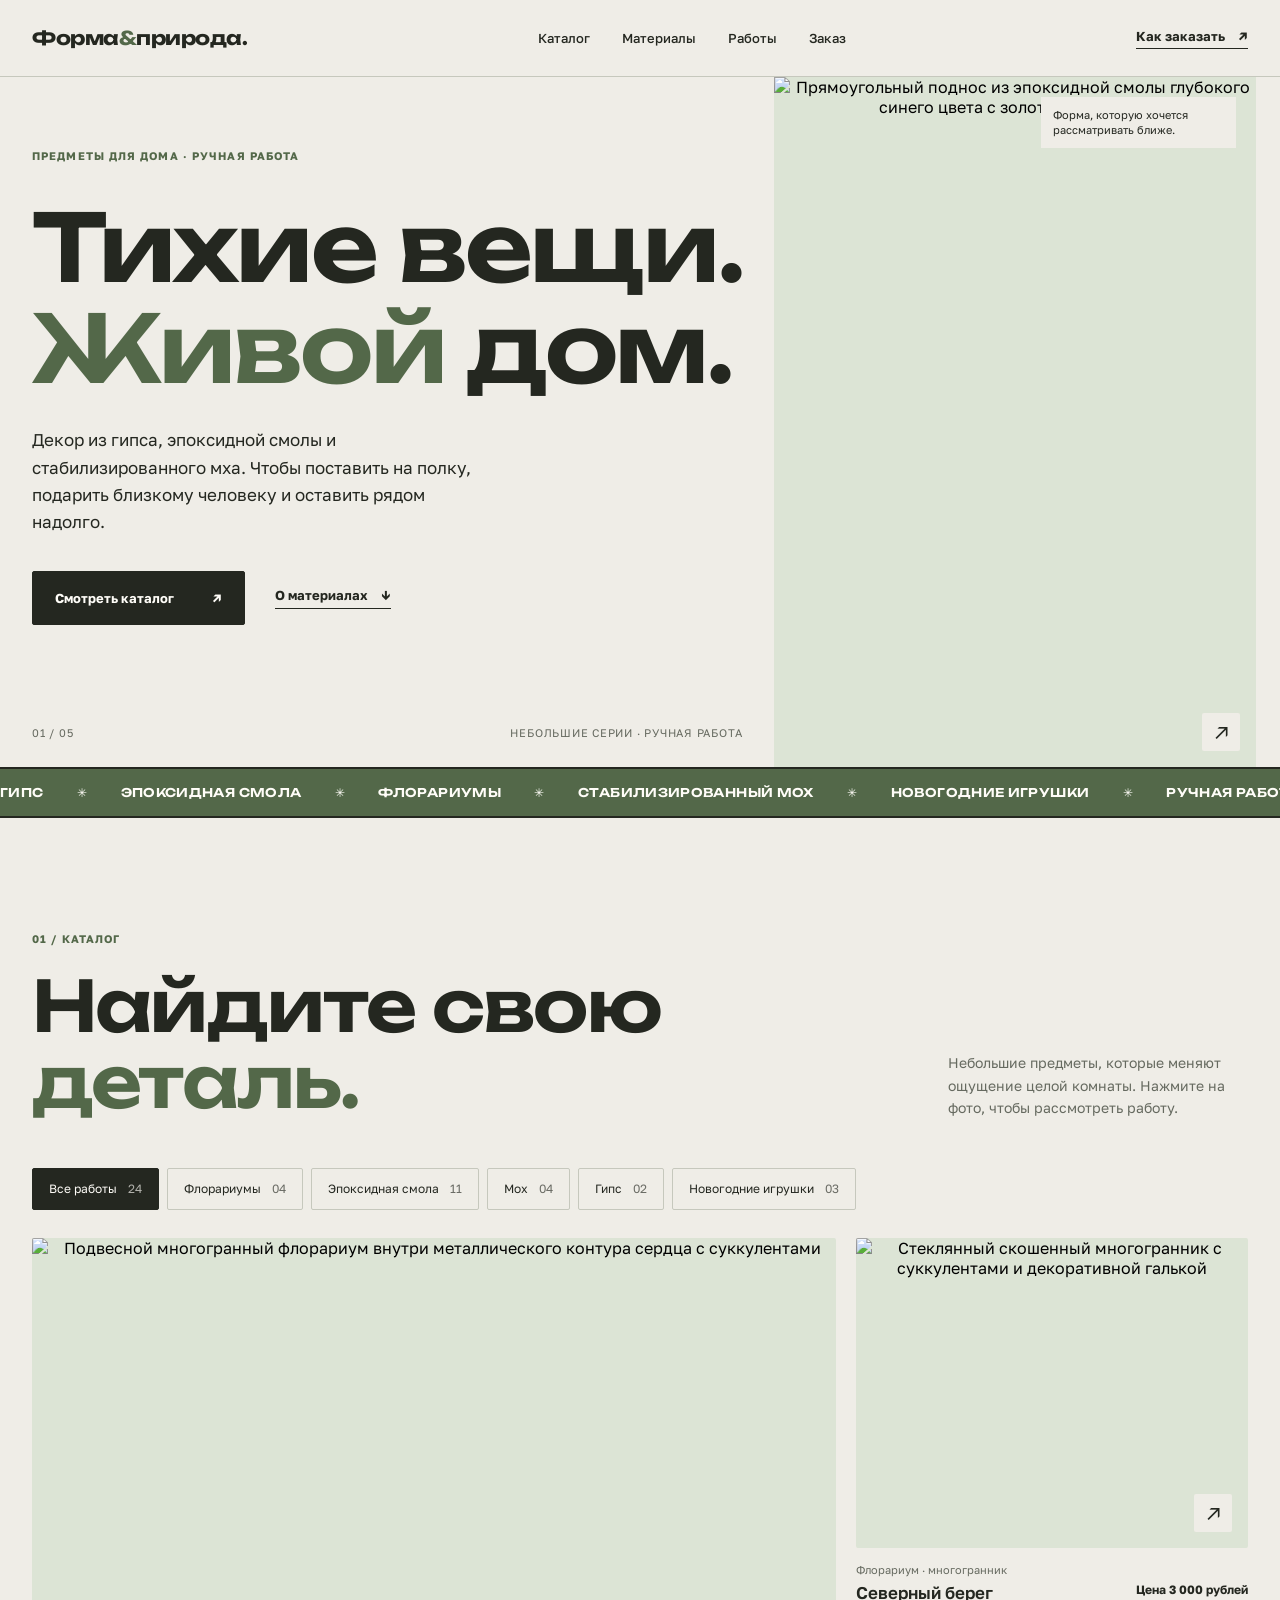
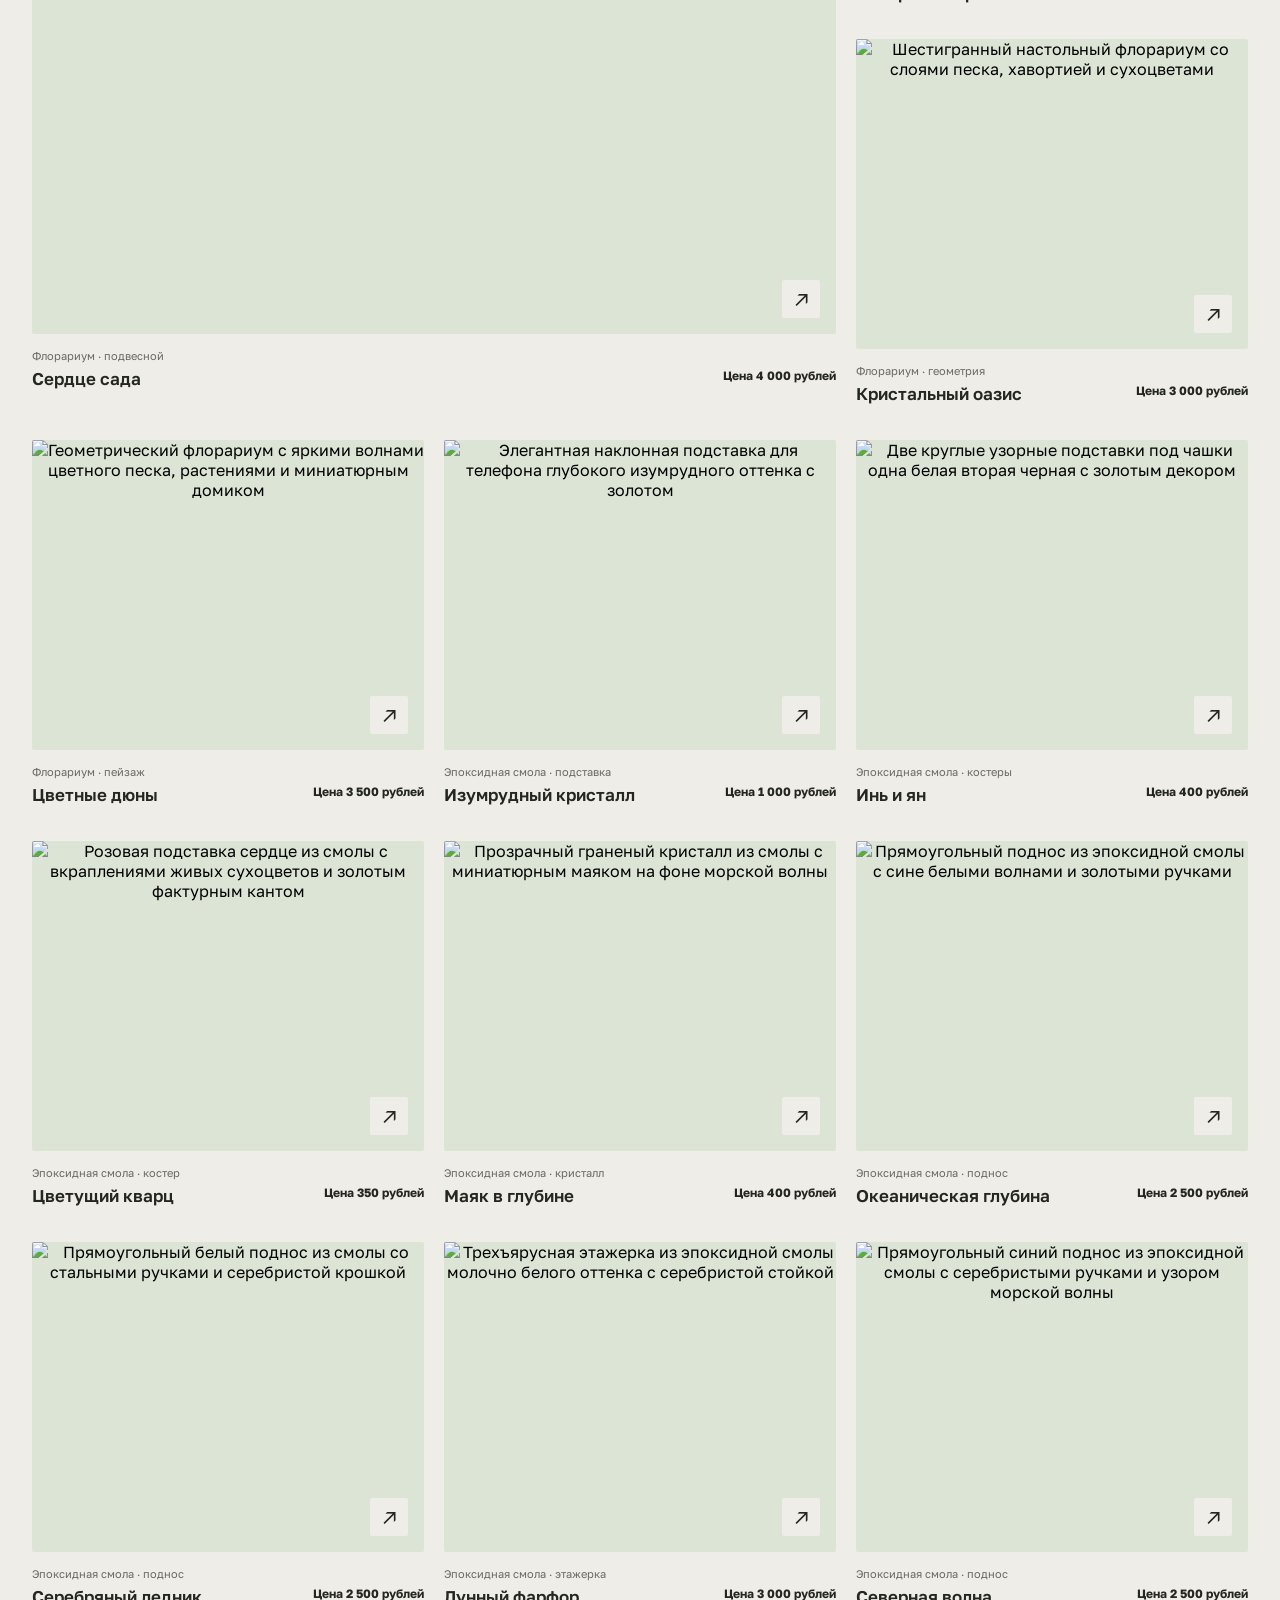
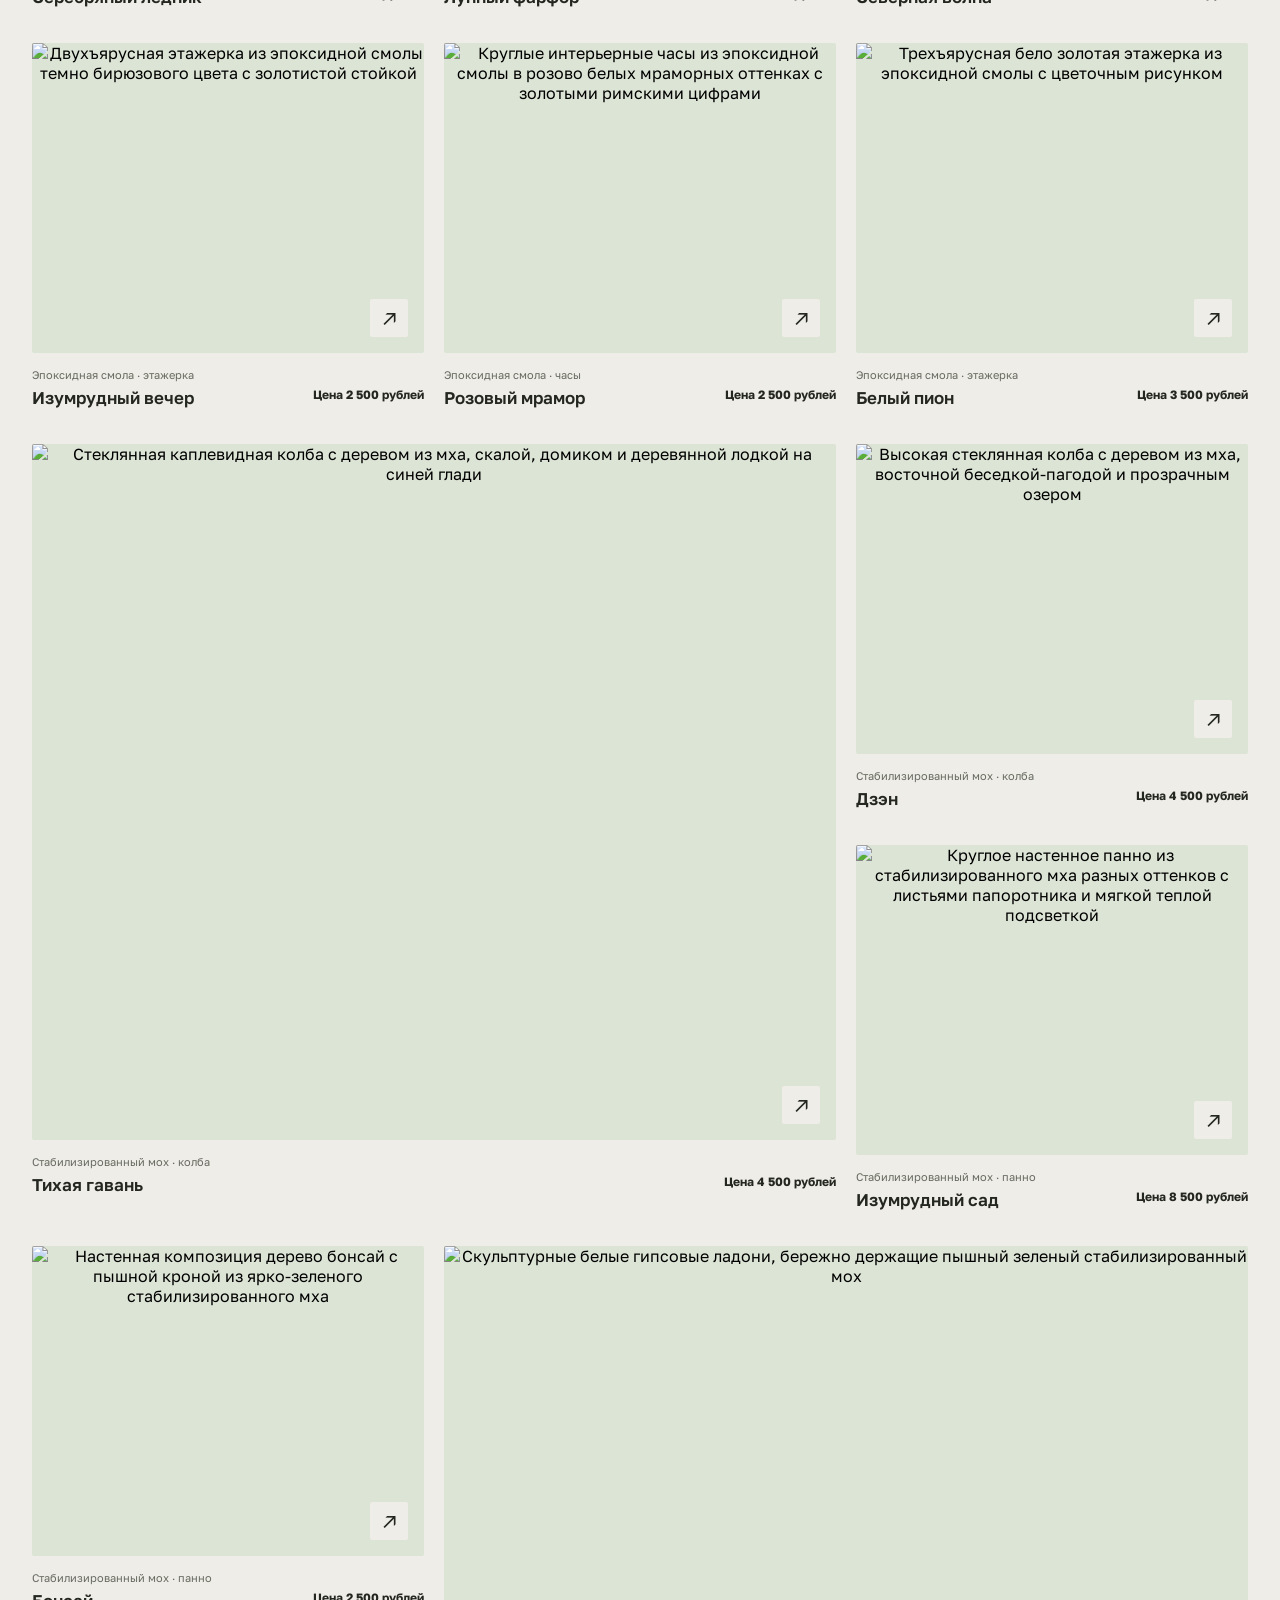
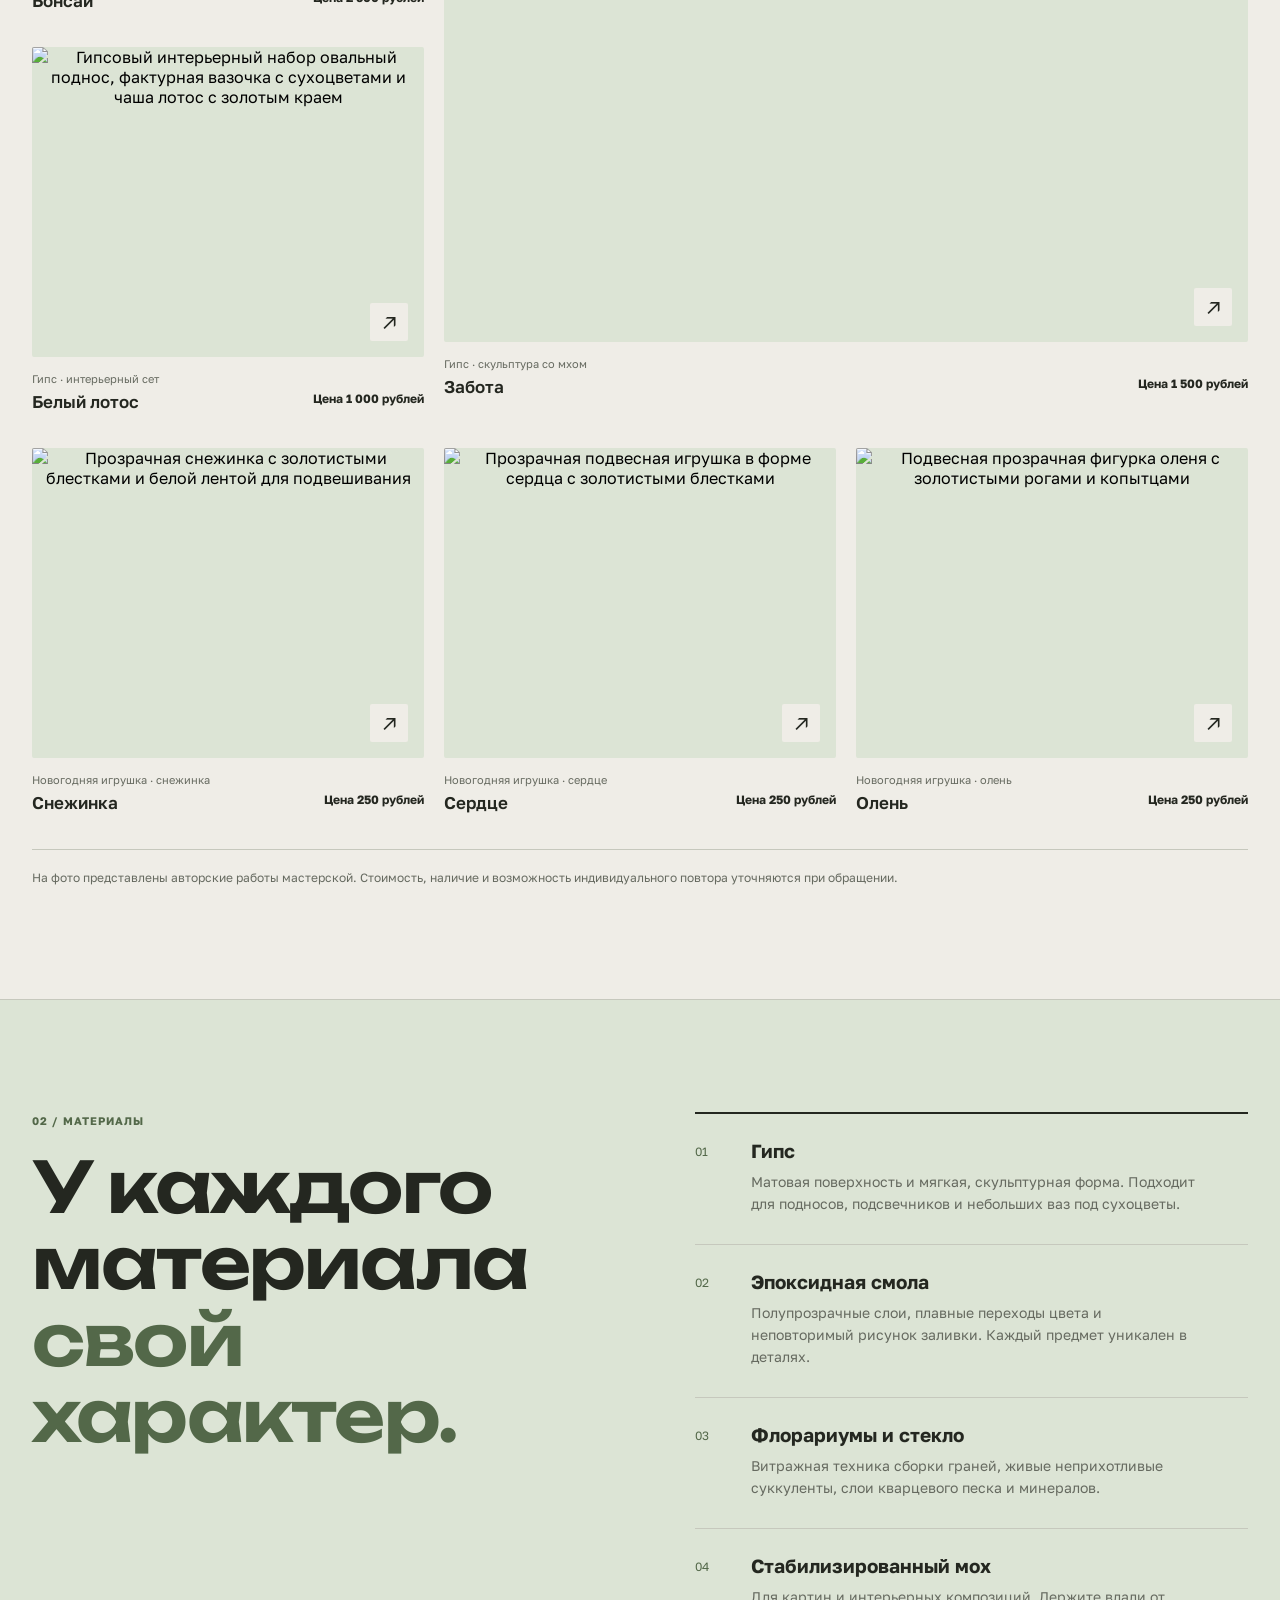
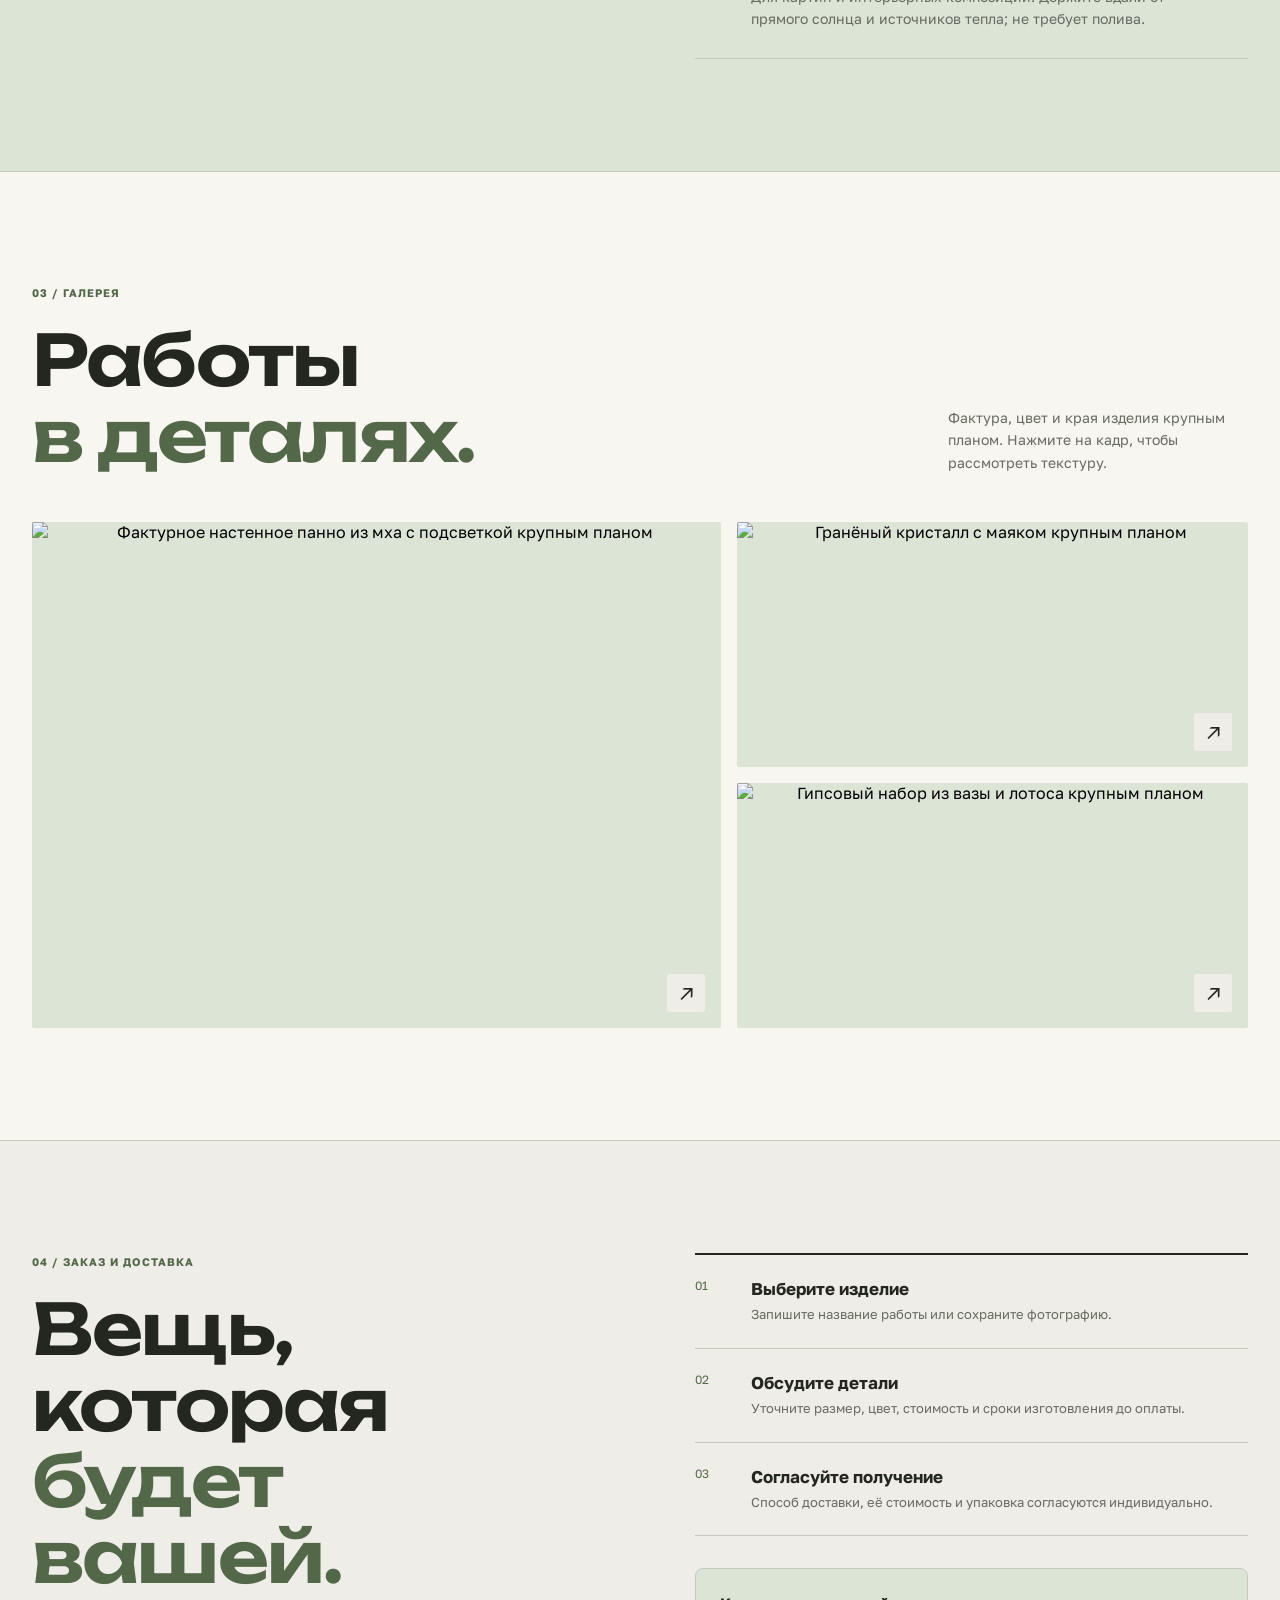
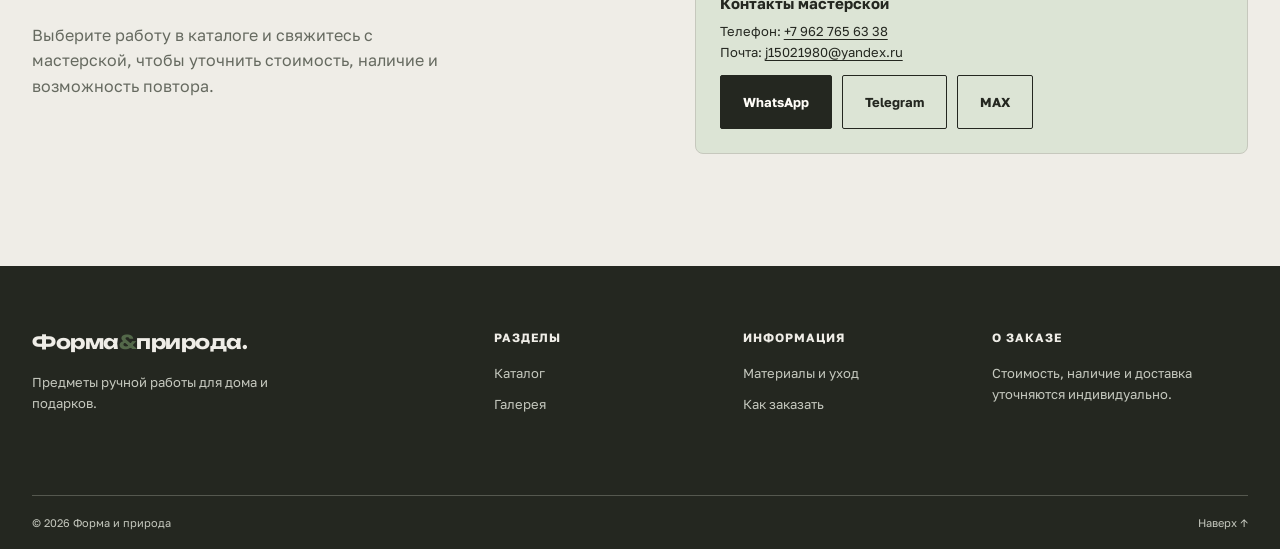
==== index.html @ 2017c949 "Update index.html" ====
<!doctype html>
<html lang="ru">
<head>
  <meta charset="utf-8">
  <meta name="viewport" content="width=device-width, initial-scale=1">
  <meta name="theme-color" content="#efede7">
  <meta name="description" content="Изделия ручной работы из гипса, эпоксидной смолы и стабилизированного мха. Авторский декор для дома и подарков.">
  <title>Форма и природа — декор ручной работы</title>
  <link rel="preconnect" href="https://fonts.googleapis.com">
  <link rel="preconnect" href="https://fonts.gstatic.com" crossorigin>
  <link href="https://fonts.googleapis.com/css2?family=Golos+Text:wght@400;500;600;700&family=Unbounded:wght@500;600;700&display=swap" rel="stylesheet">
  <link rel="stylesheet" href="styles.css">
</head>
<body>
  <header class="site-header">
    <div class="header-inner">
      <a class="wordmark" href="#top" aria-label="Форма и природа — на главную">Форма<span>&</span>природа<span class="wordmark-dot">.</span></a>
      <nav class="desktop-nav" aria-label="Основная навигация">
        <a href="#catalog">Каталог</a>
        <a href="#materials">Материалы</a>
        <a href="#gallery">Работы</a>
        <a href="#order">Заказ</a>
      </nav>
      <a class="header-action" href="#order">Как заказать <span aria-hidden="true">↗</span></a>
    </div>
  </header>
 
  <main id="top">
    <section class="hero" aria-labelledby="hero-title">
      <div class="container hero-grid">
        <div class="hero-copy">
          <p class="eyebrow">Предметы для дома · ручная работа</p>
          <h1 id="hero-title">Тихие вещи.<br><em>Живой</em> дом.</h1>
          <p class="hero-lead">Декор из гипса, эпоксидной смолы и стабилизированного мха. Чтобы поставить на полку, подарить близкому человеку и оставить рядом надолго.</p>
          <div class="hero-actions">
            <a class="button button-dark" href="#catalog">Смотреть каталог <span aria-hidden="true">↗</span></a>
            <a class="text-link" href="#materials">О материалах <span aria-hidden="true">↓</span></a>
          </div>
          <div class="hero-foot"><span>01 / 05</span><span>Небольшие серии · ручная работа</span></div>
        </div>
        <div class="hero-visual">
          <button class="image-button hero-image" type="button" data-lightbox data-src="https://apps.study24.ai/api/uploads/x_b1a4b8e2-4cb8-5e39-981b-0802c33b5d92" data-caption="Поднос «Океаническая глубина» из эпоксидной смолы с золотыми ручками и инкрустацией" aria-label="Открыть фото подноса на весь экран">
            <img src="https://apps.study24.ai/api/uploads/x_b1a4b8e2-4cb8-5e39-981b-0802c33b5d92" alt="Прямоугольный поднос из эпоксидной смолы глубокого синего цвета с золотыми ручками" fetchpriority="high">
            <span class="image-zoom" aria-hidden="true">↗</span>
          </button>
          <span class="visual-caption">Форма, которую хочется рассматривать ближе.</span>
        </div>
      </div>
    </section>
 
<div class="ticker" aria-label="Гипс, эпоксидная смола, стабилизированный мох, флорариумы, новогодние игрушки, ручная работа">
  <div class="ticker-track" aria-hidden="true">
    <span>ГИПС <b>✳</b> ЭПОКСИДНАЯ СМОЛА <b>✳</b> ФЛОРАРИУМЫ <b>✳</b> СТАБИЛИЗИРОВАННЫЙ МОХ <b>✳</b> НОВОГОДНИЕ ИГРУШКИ <b>✳</b> РУЧНАЯ РАБОТА <b>✳</b></span>
    <span>ГИПС <b>✳</b> ЭПОКСИДНАЯ СМОЛА <b>✳</b> ФЛОРАРИУМЫ <b>✳</b> СТАБИЛИЗИРОВАННЫЙ МОХ <b>✳</b> НОВОГОДНИЕ ИГРУШКИ <b>✳</b> РУЧНАЯ РАБОТА <b>✳</b></span>
  </div>
</div>

<section class="section catalog-section" id="catalog" aria-labelledby="catalog-title">
  <div class="container">
    <div class="section-heading">
      <div><p class="eyebrow">01 / Каталог</p><h2 id="catalog-title">Найдите свою<br><em>деталь.</em></h2></div>
      <p class="section-aside">Небольшие предметы, которые меняют ощущение целой комнаты. Нажмите на фото, чтобы рассмотреть работу.</p>
    </div>
    <div class="filters" role="group" aria-label="Категории изделий">
      <button class="filter is-active" type="button" data-filter="all" aria-pressed="true">Все работы <span>24</span></button>
      <button class="filter" type="button" data-filter="florarium" aria-pressed="false">Флорариумы <span>04</span></button>
      <button class="filter" type="button" data-filter="resin" aria-pressed="false">Эпоксидная смола <span>11</span></button>
      <button class="filter" type="button" data-filter="moss" aria-pressed="false">Мох <span>04</span></button>
      <button class="filter" type="button" data-filter="gypsum" aria-pressed="false">Гипс <span>02</span></button>
      <button class="filter" type="button" data-filter="ornaments" aria-pressed="false">Новогодние игрушки <span>03</span></button>
    </div>

    <div class="products">
      <article class="product product-featured" data-category="florarium">
        <button class="image-button product-photo" type="button" data-lightbox data-src="https://apps.study24.ai/api/uploads/x_f678c978-3e10-5fff-bb5b-2f6a801f2429" data-caption="Подвесной геометрический флорариум в форме сердца на кованой стойке" aria-label="Увеличить фото подвесного флорариума Сердце сада">
          <img src="https://apps.study24.ai/api/uploads/x_f678c978-3e10-5fff-bb5b-2f6a801f2429" alt="Подвесной многогранный флорариум внутри металлического контура сердца с суккулентами" loading="lazy">
          <span class="image-zoom" aria-hidden="true">↗</span>
        </button>
        <div class="product-info"><div><span class="product-type">Флорариум · подвесной</span><h3>Сердце сада</h3></div><span class="product-price">Цена 4 000  рублей</span></div>
      </article>
      <article class="product" data-category="florarium">
        <button class="image-button product-photo" type="button" data-lightbox data-src="https://apps.study24.ai/api/uploads/x_037104c5-dcfe-5ca8-b08d-3e44187933a0" data-caption="Многогранный стеклянный флорариум с суккулентами, мхом и ракушками" aria-label="Увеличить фото флорариума Северный берег">
          <img src="https://apps.study24.ai/api/uploads/x_037104c5-dcfe-5ca8-b08d-3e44187933a0" alt="Стеклянный скошенный многогранник с суккулентами и декоративной галькой" loading="lazy">
          <span class="image-zoom" aria-hidden="true">↗</span>
        </button>
        <div class="product-info"><div><span class="product-type">Флорариум · многогранник</span><h3>Северный берег</h3></div><span class="product-price">Цена 3 000 рублей</span></div>
      </article>
      <article class="product" data-category="florarium">
        <button class="image-button product-photo" type="button" data-lightbox data-src="https://apps.study24.ai/api/uploads/x_5a077d4a-bdad-5ee0-a540-a8eb49eba2f4" data-caption="Шестигранный флорариум с суккулентами, слоями песка и ракушкой" aria-label="Увеличить фото флорариума Кристальный оазис">
          <img src="https://apps.study24.ai/api/uploads/x_5a077d4a-bdad-5ee0-a540-a8eb49eba2f4" alt="Шестигранный настольный флорариум со слоями песка, хавортией и сухоцветами" loading="lazy">
          <span class="image-zoom" aria-hidden="true">↗</span>
        </button>
        <div class="product-info"><div><span class="product-type">Флорариум · геометрия</span><h3>Кристальный оазис</h3></div><span class="product-price">Цена 3 000 рублей</span></div>
      </article>
      <article class="product" data-category="florarium">
        <button class="image-button product-photo" type="button" data-lightbox data-src="https://apps.study24.ai/api/uploads/x_b1b3900b-c27c-5946-8e30-c6cb9d3289a4" data-caption="Флорариум с цветными песчаными дюнами, суккулентами и домиком" aria-label="Увеличить фото флорариума Цветные дюны">
          <img src="https://apps.study24.ai/api/uploads/x_b1b3900b-c27c-5946-8e30-c6cb9d3289a4" alt="Геометрический флорариум с яркими волнами цветного песка, растениями и миниатюрным домиком" loading="lazy">
          <span class="image-zoom" aria-hidden="true">↗</span>
        </button>
        <div class="product-info"><div><span class="product-type">Флорариум · пейзаж</span><h3>Цветные дюны</h3></div><span class="product-price">Цена 3 500 рублей</span></div>
      </article>

      <article class="product" data-category="resin">
        <button class="image-button product-photo" type="button" data-lightbox data-src="https://apps.study24.ai/api/uploads/x_6452eb0f-d569-5717-a4b4-f364b1b9c448" data-caption="Подставка для смартфона из эпоксидной смолы цвета малахита с золотой крошкой" aria-label="Увеличить фото подставки для телефона Изумрудный кристалл">
          <img src="https://apps.study24.ai/api/uploads/x_6452eb0f-d569-5717-a4b4-f364b1b9c448" alt="Элегантная наклонная подставка для телефона глубокого изумрудного оттенка с золотом" loading="lazy">
          <span class="image-zoom" aria-hidden="true">↗</span>
        </button>
        <div class="product-info"><div><span class="product-type">Эпоксидная смола · подставка</span><h3>Изумрудный кристалл</h3></div><span class="product-price">Цена 1 000 рублей</span></div>
      </article>
      <article class="product" data-category="resin">
        <button class="image-button product-photo" type="button" data-lightbox data-src="https://apps.study24.ai/api/uploads/x_d40f4ba0-2dc9-56a8-a9d3-a715f8fdb691" data-caption="Набор сервировочных костеров Инь и ян из черной и белой смолы с золотой сердцевиной" aria-label="Увеличить фото набора костеров Инь и ян">
          <img src="https://apps.study24.ai/api/uploads/x_d40f4ba0-2dc9-56a8-a9d3-a715f8fdb691" alt="Две круглые узорные подставки под чашки одна белая вторая черная с золотым декором" loading="lazy">
          <span class="image-zoom" aria-hidden="true">↗</span>
        </button>
        <div class="product-info"><div><span class="product-type">Эпоксидная смола · костеры</span><h3>Инь и ян</h3></div><span class="product-price">Цена 400 рублей</span></div>
      </article>
      <article class="product" data-category="resin">
        <button class="image-button product-photo" type="button" data-lightbox data-src="https://apps.study24.ai/api/uploads/x_a29895d9-5c12-536f-b763-e69ed06fb1b4" data-caption="Костер в форме сердца Цветущий кварц с розовой глазурью, сухоцветами и золотым рельефным краем" aria-label="Увеличить фото костера Цветущий кварц">
          <img src="https://apps.study24.ai/api/uploads/x_a29895d9-5c12-536f-b763-e69ed06fb1b4" alt="Розовая подставка сердце из смолы с вкраплениями живых сухоцветов и золотым фактурным кантом" loading="lazy">
          <span class="image-zoom" aria-hidden="true">↗</span>
        </button>
        <div class="product-info"><div><span class="product-type">Эпоксидная смола · костер</span><h3>Цветущий кварц</h3></div><span class="product-price">Цена 350 рублей</span></div>
      </article>
      <article class="product" data-category="resin">
        <button class="image-button product-photo" type="button" data-lightbox data-src="https://apps.study24.ai/api/uploads/x_3b2ba825-692a-5844-a1de-594d8ce32310" data-caption="Интерьерная пирамида Маяк в глубине с морской композицией и золотой крошкой" aria-label="Увеличить фото кристалла Маяк в глубине">
          <img src="https://apps.study24.ai/api/uploads/x_3b2ba825-692a-5844-a1de-594d8ce32310" alt="Прозрачный граненый кристалл из смолы с миниатюрным маяком на фоне морской волны" loading="lazy">
          <span class="image-zoom" aria-hidden="true">↗</span>
        </button>
        <div class="product-info"><div><span class="product-type">Эпоксидная смола · кристалл</span><h3>Маяк в глубине</h3></div><span class="product-price">Цена 400 рублей</span></div>
      </article>
      <article class="product" data-category="resin">
        <button class="image-button product-photo" type="button" data-lightbox data-src="https://apps.study24.ai/api/uploads/x_b1a4b8e2-4cb8-5e39-981b-0802c33b5d92" data-caption="Сервировочный поднос Океаническая глубина из эпоксидной смолы с золотыми ручками" aria-label="Увеличить фото подноса Океаническая глубина">
          <img src="https://apps.study24.ai/api/uploads/x_b1a4b8e2-4cb8-5e39-981b-0802c33b5d92" alt="Прямоугольный поднос из эпоксидной смолы с сине белыми волнами и золотыми ручками" loading="lazy">
          <span class="image-zoom" aria-hidden="true">↗</span>
        </button>
        <div class="product-info"><div><span class="product-type">Эпоксидная смола · поднос</span><h3>Океаническая глубина</h3></div><span class="product-price">Цена 2 500 рублей</span></div>
      </article>
      <article class="product" data-category="resin">
        <button class="image-button product-photo" type="button" data-lightbox data-src="https://apps.study24.ai/api/uploads/x_4870edac-9a7a-5cc7-8308-c9c6ae9036f8" data-caption="Интерьерный поднос Серебряный ледник со стальными ручками и кристаллами" aria-label="Увеличить фото подноса Серебряный ледник">
          <img src="https://apps.study24.ai/api/uploads/x_4870edac-9a7a-5cc7-8308-c9c6ae9036f8" alt="Прямоугольный белый поднос из смолы со стальными ручками и серебристой крошкой" loading="lazy">
          <span class="image-zoom" aria-hidden="true">↗</span>
        </button>
        <div class="product-info"><div><span class="product-type">Эпоксидная смола · поднос</span><h3>Серебряный ледник</h3></div><span class="product-price">Цена 2 500 рублей</span></div>
      </article>
      <article class="product" data-category="resin">
        <button class="image-button product-photo" type="button" data-lightbox data-src="https://fb7f89f5-ad23-41fe-a653-bda6e9ca3160.selstorage.ru/bots/50e4d0a9-897d-4a80-a803-21c5e79fd32a/users/7ae3f9d0-9a90-48ee-a372-9c1d156478c1/1fbbd7ca-3c71-57fb-bff8-4391daac95ae.jpg" data-caption="Трехъярусная этажерка из эпоксидной смолы в молочно перламутровой палитре с серебристой фурнитурой и сияющими вкраплениями" aria-label="Увеличить фото этажерки Лунный фарфор">
          <img src="https://fb7f89f5-ad23-41fe-a653-bda6e9ca3160.selstorage.ru/bots/50e4d0a9-897d-4a80-a803-21c5e79fd32a/users/7ae3f9d0-9a90-48ee-a372-9c1d156478c1/1fbbd7ca-3c71-57fb-bff8-4391daac95ae.jpg" alt="Трехъярусная этажерка из эпоксидной смолы молочно белого оттенка с серебристой стойкой" loading="lazy">
          <span class="image-zoom" aria-hidden="true">↗</span>
        </button>
        <div class="product-info"><div><span class="product-type">Эпоксидная смола · этажерка</span><h3>Лунный фарфор</h3></div><span class="product-price">Цена 3 000 рублей</span></div>
      </article>
      <article class="product" data-category="resin">
        <button class="image-button product-photo" type="button" data-lightbox data-src="https://fb7f89f5-ad23-41fe-a653-bda6e9ca3160.selstorage.ru/bots/50e4d0a9-897d-4a80-a803-21c5e79fd32a/users/7ae3f9d0-9a90-48ee-a372-9c1d156478c1/28b8b4c5-2388-5b88-8088-e8928520d7bc.jpg" data-caption="Сервировочный поднос из эпоксидной смолы в оттенках глубокого синего с серебристой фурнитурой, фактурой волны и золотистыми акцентами" aria-label="Увеличить фото подноса Северная волна">
          <img src="https://fb7f89f5-ad23-41fe-a653-bda6e9ca3160.selstorage.ru/bots/50e4d0a9-897d-4a80-a803-21c5e79fd32a/users/7ae3f9d0-9a90-48ee-a372-9c1d156478c1/28b8b4c5-2388-5b88-8088-e8928520d7bc.jpg" alt="Прямоугольный синий поднос из эпоксидной смолы с серебристыми ручками и узором морской волны" loading="lazy">
          <span class="image-zoom" aria-hidden="true">↗</span>
        </button>
        <div class="product-info"><div><span class="product-type">Эпоксидная смола · поднос</span><h3>Северная волна</h3></div><span class="product-price">Цена 2 500 рублей</span></div>
      </article>
      <article class="product" data-category="resin">
        <button class="image-button product-photo" type="button" data-lightbox data-src="https://fb7f89f5-ad23-41fe-a653-bda6e9ca3160.selstorage.ru/bots/50e4d0a9-897d-4a80-a803-21c5e79fd32a/users/7ae3f9d0-9a90-48ee-a372-9c1d156478c1/6debfcc4-ff67-56e3-a24a-f77d4e89f221.jpg" data-caption="Двухъярусная этажерка из эпоксидной смолы изумрудного оттенка с золотым кантом и фурнитурой" aria-label="Увеличить фото этажерки Изумрудный вечер">
          <img src="https://fb7f89f5-ad23-41fe-a653-bda6e9ca3160.selstorage.ru/bots/50e4d0a9-897d-4a80-a803-21c5e79fd32a/users/7ae3f9d0-9a90-48ee-a372-9c1d156478c1/6debfcc4-ff67-56e3-a24a-f77d4e89f221.jpg" alt="Двухъярусная этажерка из эпоксидной смолы темно бирюзового цвета с золотистой стойкой" loading="lazy">
          <span class="image-zoom" aria-hidden="true">↗</span>
        </button>
        <div class="product-info"><div><span class="product-type">Эпоксидная смола · этажерка</span><h3>Изумрудный вечер</h3></div><span class="product-price">Цена 2 500 рублей</span></div>
      </article>
      <article class="product" data-category="resin">
        <button class="image-button product-photo" type="button" data-lightbox data-src="https://fb7f89f5-ad23-41fe-a653-bda6e9ca3160.selstorage.ru/bots/0c580123-d406-4d71-a767-37219a98a5df/users/7ae3f9d0-9a90-48ee-a372-9c1d156478c1/6ecd806b-3c68-5bc9-a48e-5deff3beac72.png" data-caption="Интерьерные часы из эпоксидной смолы с мраморным рисунком в розово молочной гамме, золотыми римскими цифрами и стрелками" aria-label="Увеличить фото часов Розовый мрамор">
          <img src="https://fb7f89f5-ad23-41fe-a653-bda6e9ca3160.selstorage.ru/bots/0c580123-d406-4d71-a767-37219a98a5df/users/7ae3f9d0-9a90-48ee-a372-9c1d156478c1/6ecd806b-3c68-5bc9-a48e-5deff3beac72.png" alt="Круглые интерьерные часы из эпоксидной смолы в розово белых мраморных оттенках с золотыми римскими цифрами" loading="lazy">
          <span class="image-zoom" aria-hidden="true">↗</span>
        </button>
        <div class="product-info"><div><span class="product-type">Эпоксидная смола · часы</span><h3>Розовый мрамор</h3></div><span class="product-price">Цена 2 500 рублей</span></div>
      </article>
      <article class="product" data-category="resin">
        <button class="image-button product-photo" type="button" data-lightbox data-src="https://fb7f89f5-ad23-41fe-a653-bda6e9ca3160.selstorage.ru/bots/50e4d0a9-897d-4a80-a803-21c5e79fd32a/users/7ae3f9d0-9a90-48ee-a372-9c1d156478c1/9b2b41f9-5213-53c9-9a09-3ce5aeb8d5af.jpg" data-caption="Трехъярусная этажерка из эпоксидной смолы с белыми цветочными слоями, золотым кантом и изящной фурнитурой" aria-label="Увеличить фото этажерки Белый пион">
          <img src="https://fb7f89f5-ad23-41fe-a653-bda6e9ca3160.selstorage.ru/bots/50e4d0a9-897d-4a80-a803-21c5e79fd32a/users/7ae3f9d0-9a90-48ee-a372-9c1d156478c1/9b2b41f9-5213-53c9-9a09-3ce5aeb8d5af.jpg" alt="Трехъярусная бело золотая этажерка из эпоксидной смолы с цветочным рисунком" loading="lazy">
          <span class="image-zoom" aria-hidden="true">↗</span>
        </button>
        <div class="product-info"><div><span class="product-type">Эпоксидная смола · этажерка</span><h3>Белый пион</h3></div><span class="product-price">Цена 3 500 рублей</span></div>
      </article>

      <article class="product product-featured" data-category="moss">
        <button class="image-button product-photo" type="button" data-lightbox data-src="https://apps.study24.ai/api/uploads/x_9f8cf578-b5e7-529d-b08a-f879f34cda04" data-caption="Интерьерная композиция Тихая гавань со стабилизированным мхом, водопадом и лодочкой в стеклянной колбе" aria-label="Увеличить фото композиции Тихая гавань">
          <img src="https://apps.study24.ai/api/uploads/x_9f8cf578-b5e7-529d-b08a-f879f34cda04" alt="Стеклянная каплевидная колба с деревом из мха, скалой, домиком и деревянной лодкой на синей глади" loading="lazy">
          <span class="image-zoom" aria-hidden="true">↗</span>
        </button>
        <div class="product-info"><div><span class="product-type">Стабилизированный мох · колба</span><h3>Тихая гавань</h3></div><span class="product-price">Цена 4 500 рублей</span></div>
      </article>
      <article class="product" data-category="moss">
        <button class="image-button product-photo" type="button" data-lightbox data-src="https://apps.study24.ai/api/uploads/x_f1a7072b-937e-4bcb-8bd7-dff12b772156" data-caption="Композиция со мхом Дзэн с миниатюрной пагодой и деревом в высокой колбе на деревянной подставке" aria-label="Увеличить фото композиции Дзэн">
          <img src="https://apps.study24.ai/api/uploads/x_f1a7072b-937e-4bcb-8bd7-dff12b772156" alt="Высокая стеклянная колба с деревом из мха, восточной беседкой-пагодой и прозрачным озером" loading="lazy">
          <span class="image-zoom" aria-hidden="true">↗</span>
        </button>
        <div class="product-info"><div><span class="product-type">Стабилизированный мох · колба</span><h3>Дзэн</h3></div><span class="product-price">Цена 4 500 рублей</span></div>
      </article>
      <article class="product" data-category="moss">
        <button class="image-button product-photo" type="button" data-lightbox data-src="https://apps.study24.ai/api/uploads/x_459a0eb2-ed71-4787-afa5-9fc4c7c5186a" data-caption="Круглое настенное панно Изумрудный сад со стабилизированным мхом, папоротником и подсветкой" aria-label="Увеличить фото панно Изумрудный сад">
          <img src="https://apps.study24.ai/api/uploads/x_459a0eb2-ed71-4787-afa5-9fc4c7c5186a" alt="Круглое настенное панно из стабилизированного мха разных оттенков с листьями папоротника и мягкой теплой подсветкой" loading="lazy">
          <span class="image-zoom" aria-hidden="true">↗</span>
        </button>
        <div class="product-info"><div><span class="product-type">Стабилизированный мох · панно</span><h3>Изумрудный сад</h3></div><span class="product-price">Цена 8 500 рублей</span></div>
      </article>
      <article class="product" data-category="moss">
        <button class="image-button product-photo" type="button" data-lightbox data-src="https://apps.study24.ai/api/uploads/x_ce309f02-fc82-47ee-87a0-7d3a0472ad7e" data-caption="Настенное панно Бонсай из стабилизированного мха в форме кроны дерева" aria-label="Увеличить фото панно Бонсай">
          <img src="https://apps.study24.ai/api/uploads/x_ce309f02-fc82-47ee-87a0-7d3a0472ad7e" alt="Настенная композиция дерево бонсай с пышной кроной из ярко-зеленого стабилизированного мха" loading="lazy">
          <span class="image-zoom" aria-hidden="true">↗</span>
        </button>
        <div class="product-info"><div><span class="product-type">Стабилизированный мох · панно</span><h3>Бонсай</h3></div><span class="product-price">Цена 2 500 рублей</span></div>
      </article>

      <article class="product product-featured" data-category="gypsum">
        <button class="image-button product-photo" type="button" data-lightbox data-src="https://apps.study24.ai/api/uploads/x_383f92c8-1b6a-50ff-84e2-efe49827caf6" data-caption="Скульптурная композиция Забота из белого матового гипса с шапкой сочного стабилизированного мха" aria-label="Увеличить фото композиции Забота">
          <img src="https://apps.study24.ai/api/uploads/x_383f92c8-1b6a-50ff-84e2-efe49827caf6" alt="Скульптурные белые гипсовые ладони, бережно держащие пышный зеленый стабилизированный мох" loading="lazy">
          <span class="image-zoom" aria-hidden="true">↗</span>
        </button>
        <div class="product-info"><div><span class="product-type">Гипс · скульптура со мхом</span><h3>Забота</h3></div><span class="product-price">Цена 1 500 рублей</span></div>
      </article>
      <article class="product" data-category="gypsum">
        <button class="image-button product-photo" type="button" data-lightbox data-src="https://apps.study24.ai/api/uploads/x_91b6d395-4cad-559e-8ddd-8de5fcaffc58" data-caption="Интерьерный сет Белый лотос овальный поднос, ребристая ваза с сухоцветами и пиала с золотым кантом" aria-label="Увеличить фото набора Белый лотос">
          <img src="https://apps.study24.ai/api/uploads/x_91b6d395-4cad-559e-8ddd-8de5fcaffc58" alt="Гипсовый интерьерный набор овальный поднос, фактурная вазочка с сухоцветами и чаша лотос с золотым краем" loading="lazy">
          <span class="image-zoom" aria-hidden="true">↗</span>
        </button>
        <div class="product-info"><div><span class="product-type">Гипс · интерьерный сет</span><h3>Белый лотос</h3></div><span class="product-price">Цена 1 000 рублей</span></div>
      </article>

      <article class="product" data-category="ornaments">
        <button class="image-button product-photo" type="button" data-lightbox data-src="https://apps.study24.ai/api/uploads/x_895530c1-81c0-47e4-a9b2-17e78956e957" data-caption="Прозрачная новогодняя игрушка Снежинка с золотистыми блестками и белой лентой" aria-label="Увеличить фото игрушки Снежинка">
          <img src="https://apps.study24.ai/api/uploads/x_895530c1-81c0-47e4-a9b2-17e78956e957" alt="Прозрачная снежинка с золотистыми блестками и белой лентой для подвешивания" loading="lazy">
          <span class="image-zoom" aria-hidden="true">↗</span>
        </button>
        <div class="product-info"><div><span class="product-type">Новогодняя игрушка · снежинка</span><h3>Снежинка</h3></div><span class="product-price">Цена 250 рублей</span></div>
      </article>
      <article class="product" data-category="ornaments">
        <button class="image-button product-photo" type="button" data-lightbox data-src="https://apps.study24.ai/api/uploads/x_334798f5-b3e6-456f-8af9-0be92a913ba0" data-caption="Прозрачная новогодняя игрушка Сердце с золотистыми блестками и белой лентой" aria-label="Увеличить фото игрушки Сердце">
          <img src="https://apps.study24.ai/api/uploads/x_334798f5-b3e6-456f-8af9-0be92a913ba0" alt="Прозрачная подвесная игрушка в форме сердца с золотистыми блестками" loading="lazy">
          <span class="image-zoom" aria-hidden="true">↗</span>
        </button>
        <div class="product-info"><div><span class="product-type">Новогодняя игрушка · сердце</span><h3>Сердце</h3></div><span class="product-price">Цена 250 рублей</span></div>
      </article>
      <article class="product" data-category="ornaments">
        <button class="image-button product-photo" type="button" data-lightbox data-src="https://apps.study24.ai/api/uploads/x_8770db96-9c1b-42e6-b20f-6dfad10baf89" data-caption="Прозрачная новогодняя игрушка Олень с золотистыми рогами и копытцами" aria-label="Увеличить фото игрушки Олень">
          <img src="https://apps.study24.ai/api/uploads/x_8770db96-9c1b-42e6-b20f-6dfad10baf89" alt="Подвесная прозрачная фигурка оленя с золотистыми рогами и копытцами" loading="lazy">
          <span class="image-zoom" aria-hidden="true">↗</span>
        </button>
        <div class="product-info"><div><span class="product-type">Новогодняя игрушка · олень</span><h3>Олень</h3></div><span class="product-price">Цена 250 рублей</span></div>
      </article>
    </div>

    <p class="catalog-note" id="catalog-note">На фото представлены авторские работы мастерской. Стоимость, наличие и возможность индивидуального повтора уточняются при обращении.</p>
    <p class="catalog-empty" id="catalog-empty" hidden>Пока нет фотографий изделий в этой категории. Можно уточнить возможность заказа через контакты ниже.</p>
  </div>
</section>

<section class="section materials-section" id="materials" aria-labelledby="materials-title">
  <div class="container materials-layout">
    <div><p class="eyebrow">02 / Материалы</p><h2 id="materials-title">У каждого материала<br><em>свой характер.</em></h2></div>
    <div class="material-list">
      <div class="material-row"><span class="material-number">01</span><div><h3>Гипс</h3><p>Матовая поверхность и мягкая, скульптурная форма. Подходит для подносов, подсвечников и небольших ваз под сухоцветы.</p></div></div>
      <div class="material-row"><span class="material-number">02</span><div><h3>Эпоксидная смола</h3><p>Полупрозрачные слои, плавные переходы цвета и неповторимый рисунок заливки. Каждый предмет уникален в деталях.</p></div></div>
      <div class="material-row"><span class="material-number">03</span><div><h3>Флорариумы и стекло</h3><p>Витражная техника сборки граней, живые неприхотливые суккуленты, слои кварцевого песка и минералов.</p></div></div>
      <div class="material-row"><span class="material-number">04</span><div><h3>Стабилизированный мох</h3><p>Для картин и интерьерных композиций. Держите вдали от прямого солнца и источников тепла; не требует полива.</p></div></div>
    </div>
  </div>
</section>

<section class="section gallery-section" id="gallery" aria-labelledby="gallery-title">
  <div class="container">
    <div class="section-heading gallery-heading"><div><p class="eyebrow">03 / Галерея</p><h2 id="gallery-title">Работы<br><em>в деталях.</em></h2></div><p class="section-aside">Фактура, цвет и края изделия крупным планом. Нажмите на кадр, чтобы рассмотреть текстуру.</p></div>
    <div class="gallery-grid">
          <button class="image-button gallery-item gallery-large" type="button" data-lightbox data-src="https://apps.study24.ai/api/uploads/x_459a0eb2-ed71-4787-afa5-9fc4c7c5186a" data-caption="Круглое панно со стабилизированным мхом и папоротником «Изумрудный сад»" aria-label="Увеличить фотографию панно «Изумрудный сад»"><img src="https://apps.study24.ai/api/uploads/x_459a0eb2-ed71-4787-afa5-9fc4c7c5186a" alt="Фактурное настенное панно из мха с подсветкой крупным планом" loading="lazy"><span class="image-zoom" aria-hidden="true">↗</span></button>
          <button class="image-button gallery-item" type="button" data-lightbox data-src="https://apps.study24.ai/api/uploads/x_3b2ba825-692a-5844-a1de-594d8ce32310" data-caption="Интерьерный кристалл «Маяк в глубине»: слои прозрачной смолы и золотые частицы" aria-label="Увеличить фотографию пирамиды «Маяк в глубине»"><img src="https://apps.study24.ai/api/uploads/x_3b2ba825-692a-5844-a1de-594d8ce32310" alt="Гранёный кристалл с маяком крупным планом" loading="lazy"><span class="image-zoom" aria-hidden="true">↗</span></button>
          <button class="image-button gallery-item" type="button" data-lightbox data-src="https://apps.study24.ai/api/uploads/x_91b6d395-4cad-559e-8ddd-8de5fcaffc58" data-caption="Интерьерный набор «Белый лотос»: детали золотого канта и фактура гипса" aria-label="Увеличить фотографию гипсового набора «Белый лотос»"><img src="https://apps.study24.ai/api/uploads/x_91b6d395-4cad-559e-8ddd-8de5fcaffc58" alt="Гипсовый набор из вазы и лотоса крупным планом" loading="lazy"><span class="image-zoom" aria-hidden="true">↗</span></button>
        </div>
      </div>
    </section>
 
<section class="section order-section" id="order" aria-labelledby="order-title">
  <div class="container order-layout">
    <div>
      <p class="eyebrow">04 / Заказ и доставка</p>
      <h2 id="order-title">Вещь, которая<br><em>будет вашей.</em></h2>
      <p class="order-intro">Выберите работу в каталоге и свяжитесь с мастерской, чтобы уточнить стоимость, наличие и возможность повтора.</p>
    </div>

    <div class="order-details">
      <div class="order-step">
        <span>01</span>
        <div>
          <h3>Выберите изделие</h3>
          <p>Запишите название работы или сохраните фотографию.</p>
        </div>
      </div>

      <div class="order-step">
        <span>02</span>
        <div>
          <h3>Обсудите детали</h3>
          <p>Уточните размер, цвет, стоимость и сроки изготовления до оплаты.</p>
        </div>
      </div>

      <div class="order-step">
        <span>03</span>
        <div>
          <h3>Согласуйте получение</h3>
          <p>Способ доставки, её стоимость и упаковка согласуются индивидуально.</p>
        </div>
      </div>

      <div class="contact-placeholder">
        <strong>Контакты мастерской</strong>

        <p>
          Телефон:
          <a href="tel:+79627656338" aria-label="Позвонить по номеру +7 962 765 63 38">
            +7 962 765 63 38
          </a>
          <br>
          Почта:
          <a href="mailto:j15021980@yandex.ru" aria-label="Написать на почту j15021980@yandex.ru">
            j15021980@yandex.ru
          </a>
        </p>

        <div class="contact-actions">
          <a class="button button-dark" href="https://wa.me/qr/57U4JHI6G454J1?text=Здравствуйте%20Хочу%20уточнить%20стоимость%20изделия" target="_blank" rel="noopener noreferrer" aria-label="Написать в WhatsApp">
            WhatsApp
          </a>
          <a class="button" href="https://t.me/Ulsen_01" target="_blank" rel="noopener noreferrer" aria-label="Написать в Telegram">
            Telegram
          </a>
          <a class="button" href="https://https://max.ru/u/f9LHodD0cOJcUK64eH44LNsosTnM7YuceyBF_tAZEKBcWKAu2R_G-fIOV10" target="_blank" rel="noopener noreferrer" aria-label="Написать в MAX">
            MAX
          </a>
        </div>
      </div>
    </div>
  </div>
</section>
  </main>
 
  <footer class="site-footer">
    <div class="container footer-grid">
      <div><a class="wordmark footer-brand" href="#top">Форма<span>&</span>природа<span class="wordmark-dot">.</span></a><p>Предметы ручной работы для дома и подарков.</p></div>
      <div><h3>Разделы</h3><a href="#catalog">Каталог</a><a href="#gallery">Галерея</a></div>
      <div><h3>Информация</h3><a href="#materials">Материалы и уход</a><a href="#order">Как заказать</a></div>
      <div><h3>О заказе</h3><p>Стоимость, наличие и доставка уточняются индивидуально.</p></div>
    </div>
    <div class="container footer-bottom"><span>© 2026 Форма и природа</span><a href="#top">Наверх ↑</a></div>
  </footer>
 
  <dialog class="lightbox" aria-label="Просмотр фотографии">
    <button class="lightbox-close" type="button" aria-label="Закрыть фотографию">×</button>
    <figure><img src="" alt=""><figcaption></figcaption></figure>
  </dialog>
  <script src="script.js"></script>
</body>
</html>
---- styles.css ----
:root {
  --paper: #efede7;
  --surface: #f8f6f0;
  --ink: #242720;
  --muted: #666a60;
  --line: #c6c8bd;
  --accent: #536849;
  --accent-light: #dce4d5;
  --white: #fffdf8;
  --radius-small: 2px;
  --radius-large: 8px;
}

* { box-sizing: border-box; }
html { scroll-behavior: smooth; }
body { margin: 0; background: var(--paper); color: var(--ink); font-family: "Golos Text", sans-serif; }
body.lightbox-open { overflow: hidden; }
button, a { -webkit-tap-highlight-color: transparent; }
button { font: inherit; }
a { color: inherit; text-decoration: none; }
img { display: block; width: 100%; }
h1, h2, h3, p, figure { margin: 0; }
h1, h2, .wordmark { font-family: "Unbounded", sans-serif; letter-spacing: -.025em; }
h1, h2 { font-weight: 600; line-height: 1.08; }
h1 em, h2 em { font-style: normal; color: var(--accent); }
:focus-visible { outline: 3px solid var(--accent); outline-offset: 4px; }
::selection { color: var(--white); background: var(--accent); }
.container { width: min(100% - 64px, 1240px); margin-inline: auto; }
.section { padding-block: 112px; scroll-margin-top: 82px; }
.eyebrow { font-size: 11px; font-weight: 700; letter-spacing: .1em; text-transform: uppercase; color: var(--accent); }
h2 { font-size: clamp(40px, 5.5vw, 78px); }
p { line-height: 1.6; }

.site-header { position: relative; z-index: 5; background: var(--paper); border-bottom: 1px solid var(--line); }
.header-inner { width: min(100% - 64px, 1240px); min-height: 76px; margin: auto; display: flex; align-items: center; justify-content: space-between; gap: 24px; }
.wordmark { font-size: 19px; font-weight: 700; white-space: nowrap; }
.wordmark span { color: var(--accent); }
.wordmark .wordmark-dot { color: var(--ink); }
.desktop-nav { display: flex; gap: clamp(16px, 2.5vw, 36px); font-size: 13px; font-weight: 500; }
.desktop-nav a, .header-action, .footer-grid a, .footer-bottom a, .text-link { transition: color .25s cubic-bezier(.2,0,0,1); }
.desktop-nav a:hover, .header-action:hover, .footer-grid a:hover, .footer-bottom a:hover, .text-link:hover { color: var(--accent); }
.header-action { font-size: 13px; font-weight: 700; white-space: nowrap; border-bottom: 1px solid currentColor; padding-bottom: 4px; }
.header-action span { margin-left: 10px; }

.hero { overflow: hidden; }
.hero-grid { min-height: min(690px, calc(100svh - 76px)); display: grid; grid-template-columns: 1.05fr .95fr; align-items: stretch; }
.hero-copy { display: flex; flex-direction: column; justify-content: center; padding: 70px 32px 28px 0; }
.hero h1 { font-size: clamp(56px, 7.3vw, 104px); margin: 32px 0 28px; max-width: 850px; position: relative; z-index: 1; white-space: nowrap; }
.hero-lead { max-width: 450px; font-size: 17px; }
.hero-actions { display: flex; align-items: center; flex-wrap: wrap; gap: 30px; margin-top: 36px; }
.button { min-height: 54px; padding: 0 22px; display: inline-flex; align-items: center; justify-content: space-between; gap: 38px; border: 1px solid var(--ink); border-radius: var(--radius-small); font-size: 13px; font-weight: 700; transition: background .25s cubic-bezier(.2,0,0,1), color .25s cubic-bezier(.2,0,0,1), transform .25s cubic-bezier(.2,0,0,1); }
.button:hover { transform: translateY(-2px); }
.button-dark { background: var(--ink); color: var(--white); }
.button-dark:hover { background: var(--accent); border-color: var(--accent); }
.text-link { font-size: 13px; font-weight: 700; border-bottom: 1px solid currentColor; padding-bottom: 5px; }
.text-link span { padding-left: 10px; }
.hero-foot { display: flex; justify-content: space-between; gap: 16px; margin-top: auto; padding-top: 52px; color: var(--muted); font-size: 11px; text-transform: uppercase; letter-spacing: .07em; }
.hero-visual { min-width: 0; position: relative; margin-right: calc((min(100vw - 64px, 1240px) - 100vw) / 2); background: var(--accent-light); }
.image-button { display: block; position: relative; padding: 0; border: 0; border-radius: var(--radius-small); background: var(--accent-light); overflow: hidden; cursor: zoom-in; }
.image-button img { height: 100%; object-fit: cover; transition: transform .35s cubic-bezier(.2,0,0,1); }
.image-button:hover img { transform: scale(1.035); }
.image-zoom { position: absolute; right: 16px; bottom: 16px; display: grid; place-items: center; width: 38px; height: 38px; background: var(--paper); color: var(--ink); border-radius: var(--radius-small); font-size: 20px; }
.hero-image { height: 100%; width: 100%; border-radius: 0; }
.hero-image img { object-position: center 44%; }
.visual-caption { position: absolute; top: 20px; right: 20px; max-width: 195px; padding: 10px 12px; background: var(--paper); font-size: 11px; line-height: 1.4; }

.ticker { overflow: hidden; background: var(--accent); color: var(--white); border-block: 2px solid var(--ink); }
.ticker-track { display: flex; width: max-content; animation: ticker 30s linear infinite; }
.ticker:hover .ticker-track { animation-play-state: paused; }
.ticker-track span { flex: none; padding: 16px 0; font-family: "Unbounded", sans-serif; font-size: 12px; font-weight: 600; letter-spacing: .03em; white-space: nowrap; }
.ticker-track b { font-weight: 400; padding-inline: 30px; }
@keyframes ticker { to { transform: translateX(-50%); } }

.section-heading { display: flex; justify-content: space-between; align-items: end; gap: 32px; margin-bottom: 48px; }
.section-heading h2, .materials-layout h2, .order-layout h2 { margin-top: 20px; }
.section-aside { max-width: 300px; font-size: 14px; color: var(--muted); }
.filters { display: flex; flex-wrap: wrap; gap: 8px; margin-bottom: 28px; }
.filter { min-height: 42px; padding: 0 16px; border: 1px solid var(--line); border-radius: var(--radius-small); background: transparent; color: var(--ink); font-size: 12px; cursor: pointer; transition: background .25s cubic-bezier(.2,0,0,1), color .25s cubic-bezier(.2,0,0,1), border-color .25s cubic-bezier(.2,0,0,1); }
.filter span { margin-left: 8px; opacity: .65; }
.filter:hover { border-color: var(--accent); color: var(--accent); }
.filter.is-active { background: var(--ink); border-color: var(--ink); color: var(--white); }
.products { display: grid; grid-template-columns: repeat(3, minmax(0, 1fr)); gap: 36px 20px; }
.product { min-width: 0; }
.product[hidden] { display: none; }
.product-featured { grid-column: span 2; grid-row: span 2; }
.product-photo { width: 100%; height: 310px; }
.product-featured .product-photo { height: 696px; }
.product-photo img { object-position: center 48%; }
.product-info { display: flex; justify-content: space-between; gap: 12px; padding-top: 15px; }
.product-type { display: block; margin-bottom: 6px; color: var(--muted); font-size: 11px; }
.product-info h3 { font-size: 17px; font-weight: 600; }
.product-price { flex: none; font-size: 12px; font-weight: 700; padding-top: 19px; }
.catalog-note { margin-top: 36px; padding-top: 18px; border-top: 1px solid var(--line); color: var(--muted); font-size: 12px; }
.catalog-empty { padding: 48px 20px; border: 1px solid var(--line); color: var(--muted); }
.catalog-empty[hidden] { display: none; }

.materials-section { background: var(--accent-light); border-block: 1px solid var(--line); }
.materials-layout, .order-layout { display: grid; grid-template-columns: 1fr 1fr; gap: 9%; }
.material-list { border-top: 2px solid var(--ink); }
.material-row { display: grid; grid-template-columns: 44px 1fr; gap: 12px; padding: 25px 0 28px; border-bottom: 1px solid var(--line); }
.material-number { padding-top: 5px; font-size: 12px; color: var(--accent); }
.material-row h3 { font-size: 19px; margin-bottom: 9px; }
.material-row p { max-width: 455px; font-size: 14px; color: var(--muted); }

.gallery-section { background: var(--surface); }
.gallery-grid { display: grid; grid-template-columns: 1.35fr 1fr; grid-template-rows: repeat(2, 245px); gap: 16px; }
.gallery-item { width: 100%; height: 100%; }
.gallery-large { grid-row: span 2; }
.gallery-item img { object-position: center; }

.order-section { border-top: 1px solid var(--line); }
.order-intro { max-width: 425px; margin-top: 28px; font-size: 16px; color: var(--muted); }
.order-details { border-top: 2px solid var(--ink); }
.order-step { display: grid; grid-template-columns: 46px 1fr; gap: 10px; padding: 23px 0; border-bottom: 1px solid var(--line); }
.order-step > span { font-size: 12px; color: var(--accent); }
.order-step h3 { font-size: 17px; margin-bottom: 5px; }
.order-step p { font-size: 13px; color: var(--muted); }
.contact-placeholder { margin-top: 32px; padding: 24px; background: var(--accent-light); border: 1px solid var(--line); border-radius: var(--radius-large); }
.contact-placeholder strong { font-size: 15px; }
.contact-placeholder p { margin-top: 8px; font-size: 13px; }

.site-footer { background: var(--ink); color: var(--paper); padding-top: 64px; }
.footer-grid { display: grid; grid-template-columns: 2fr 1fr 1fr 1.2fr; gap: 36px; padding-bottom: 70px; }
.footer-brand { display: inline-block; margin-bottom: 18px; }
.footer-brand .wordmark-dot { color: var(--paper); }
.footer-grid h3 { margin-bottom: 18px; font-size: 12px; text-transform: uppercase; letter-spacing: .08em; }
.footer-grid p, .footer-grid a:not(.wordmark) { display: block; max-width: 260px; margin-bottom: 10px; color: #c6c9bf; font-size: 13px; line-height: 1.6; }
.footer-bottom { display: flex; justify-content: space-between; padding-block: 20px; border-top: 1px solid #55584f; color: #c6c9bf; font-size: 11px; }

.lightbox { position: fixed; inset: 0; width: 100%; max-width: none; height: 100%; max-height: none; margin: 0; padding: 56px 24px 28px; border: 0; background: rgba(23, 26, 22, .96); color: var(--white); }
.lightbox::backdrop { background: rgba(23, 26, 22, .96); }
.lightbox[open] { display: grid; place-items: center; }
.lightbox figure { display: flex; flex-direction: column; align-items: center; gap: 12px; min-height: 0; max-width: 100%; }
.lightbox img { width: auto; max-width: 100%; height: auto; max-height: calc(100svh - 125px); object-fit: contain; }
.lightbox figcaption { text-align: center; font-size: 12px; }
.lightbox-close { position: fixed; top: 16px; right: 24px; width: 40px; height: 40px; border: 1px solid var(--white); border-radius: var(--radius-small); background: transparent; color: var(--white); font-size: 30px; line-height: 1; cursor: pointer; }
.lightbox-close:hover { background: var(--white); color: var(--ink); }

@media (max-width: 1000px) {
  .hero-grid { min-height: 610px; }
  .hero h1 { font-size: clamp(48px, 6.8vw, 76px); }
  .product-featured .product-photo { height: 620px; }
  .product-photo { height: 272px; }
  .product-info { flex-wrap: wrap; }
  .product-price { padding-top: 0; }
}
@media (max-width: 720px) {
  .container, .header-inner { width: min(100% - 32px, 1240px); }
  .header-inner { min-height: 68px; flex-wrap: wrap; gap: 0; padding-block: 14px 10px; }
  .wordmark { font-size: 16px; }
  .header-action { font-size: 12px; }
  .desktop-nav { order: 3; width: 100%; overflow-x: auto; gap: 22px; padding-top: 15px; white-space: nowrap; }
  .desktop-nav a { font-size: 12px; }
  .section { padding-block: 72px; scroll-margin-top: 110px; }
  .hero-grid { min-height: 0; display: flex; flex-direction: column; }
  .hero-copy { padding: 55px 0 30px; }
  .hero h1 { font-size: clamp(42px, 9vw, 68px); margin: 24px 0; white-space: normal; }
  .hero-lead { font-size: 15px; }
  .hero-actions { margin-top: 26px; }
  .hero-foot { padding-top: 40px; }
  .hero-visual { height: min(85vw, 480px); margin: 0 -16px; }
  .visual-caption { font-size: 10px; }
  .section-heading { align-items: start; flex-direction: column; gap: 18px; margin-bottom: 32px; }
  .section-aside { max-width: 520px; }
  .products { grid-template-columns: repeat(2, minmax(0, 1fr)); gap: 28px 12px; }
  .product-featured { grid-column: span 2; grid-row: auto; }
  .product-featured .product-photo { height: 440px; }
  .product-photo { height: 240px; }
  .materials-layout, .order-layout { grid-template-columns: 1fr; gap: 32px; }
  .gallery-grid { grid-template-rows: repeat(2, 200px); }
  .footer-grid { grid-template-columns: repeat(2, 1fr); gap: 32px; }
}
@media (max-width: 440px) {
  h2 { font-size: 39px; }
  .hero h1 { font-size: 41px; }
  .hero-foot { font-size: 10px; }
  .filter { padding: 0 10px; font-size: 11px; }
  .product-featured .product-photo { height: 370px; }
  .product-photo { height: 185px; }
  .product-info h3 { font-size: 14px; }
  .product-type, .product-price { font-size: 10px; }
  .gallery-grid { gap: 8px; grid-template-rows: repeat(2, 160px); }
  .footer-grid { gap: 26px 12px; }
}
@media (prefers-reduced-motion: reduce) {
  html { scroll-behavior: auto; }
  *, *::before, *::after { animation-duration: .01ms !important; animation-iteration-count: 1 !important; transition-duration: .01ms !important; }
}
.contact-actions {
  margin-top: 12px;
  display: flex;
  gap: 10px;
  flex-wrap: wrap;
}

.contact-placeholder a[href^="tel:"],
.contact-placeholder a[href^="mailto:"] {
  text-decoration: underline;
  text-underline-offset: 3px;
}
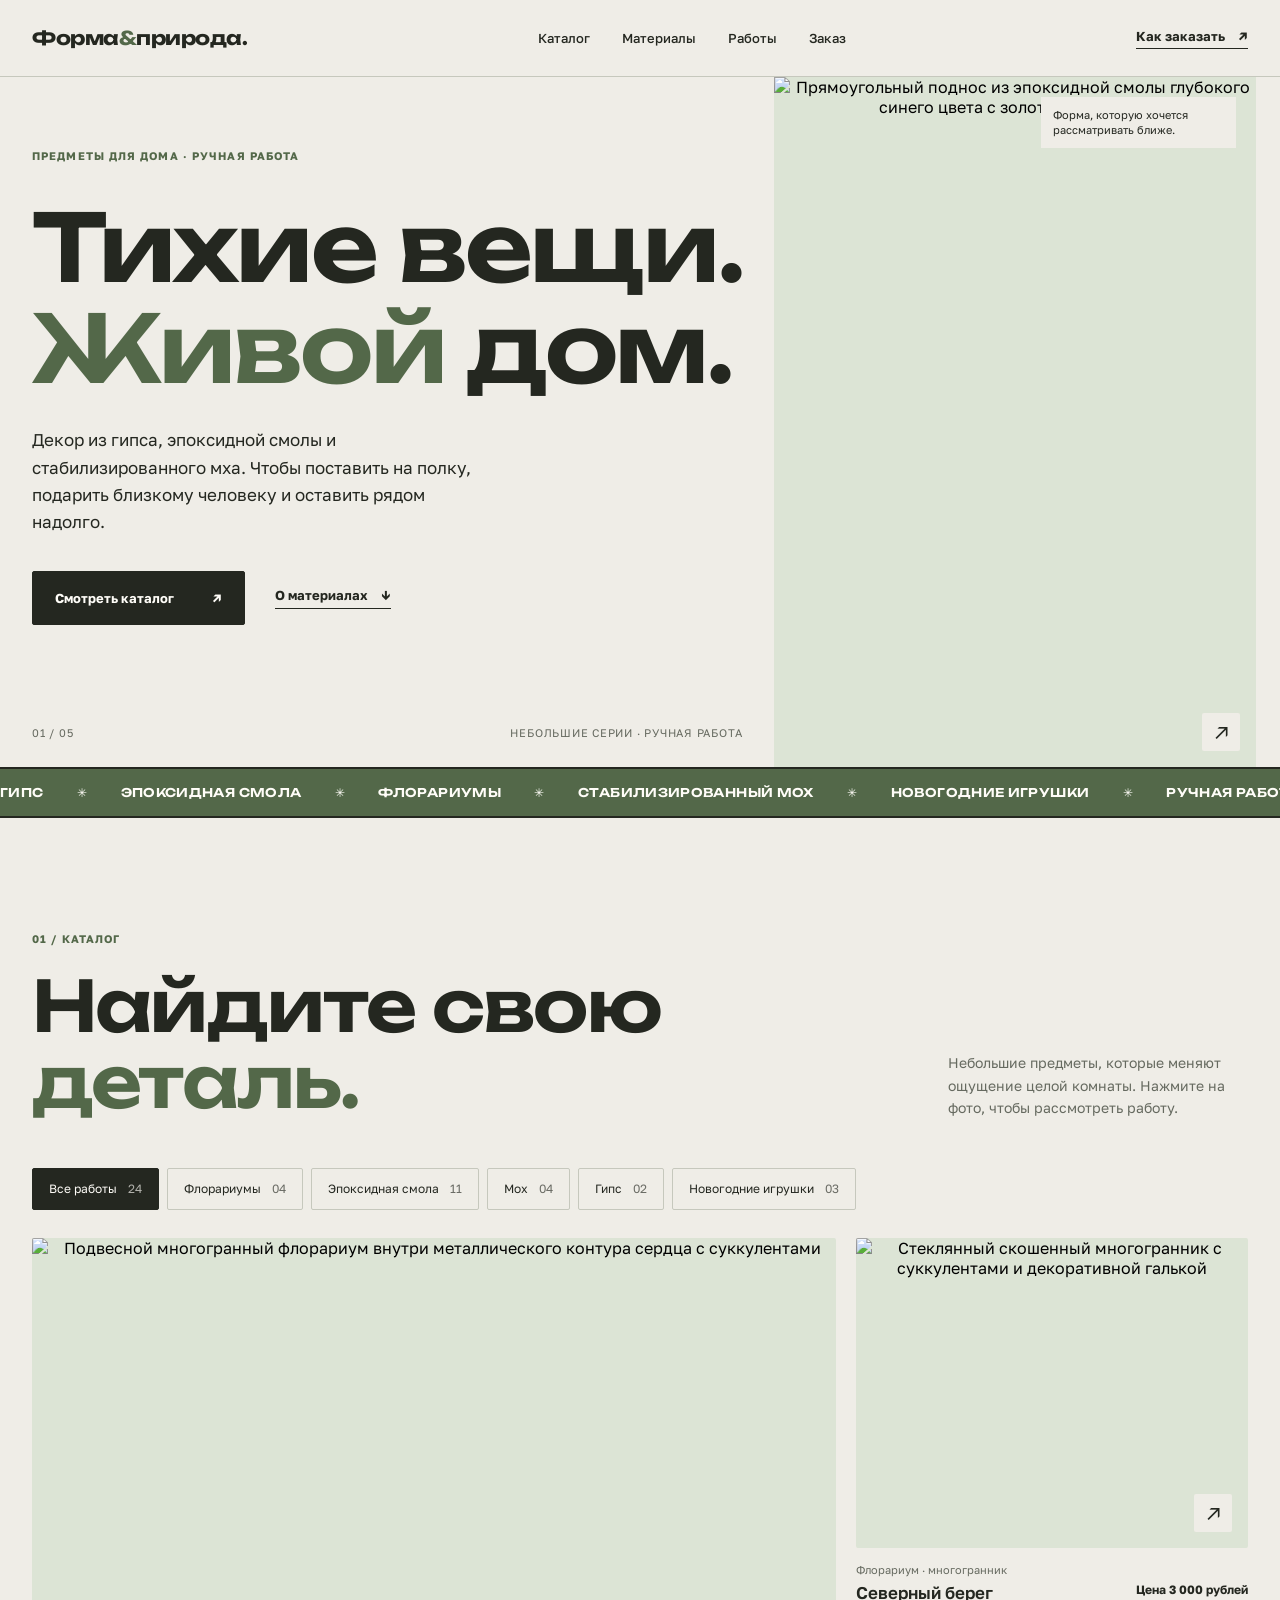
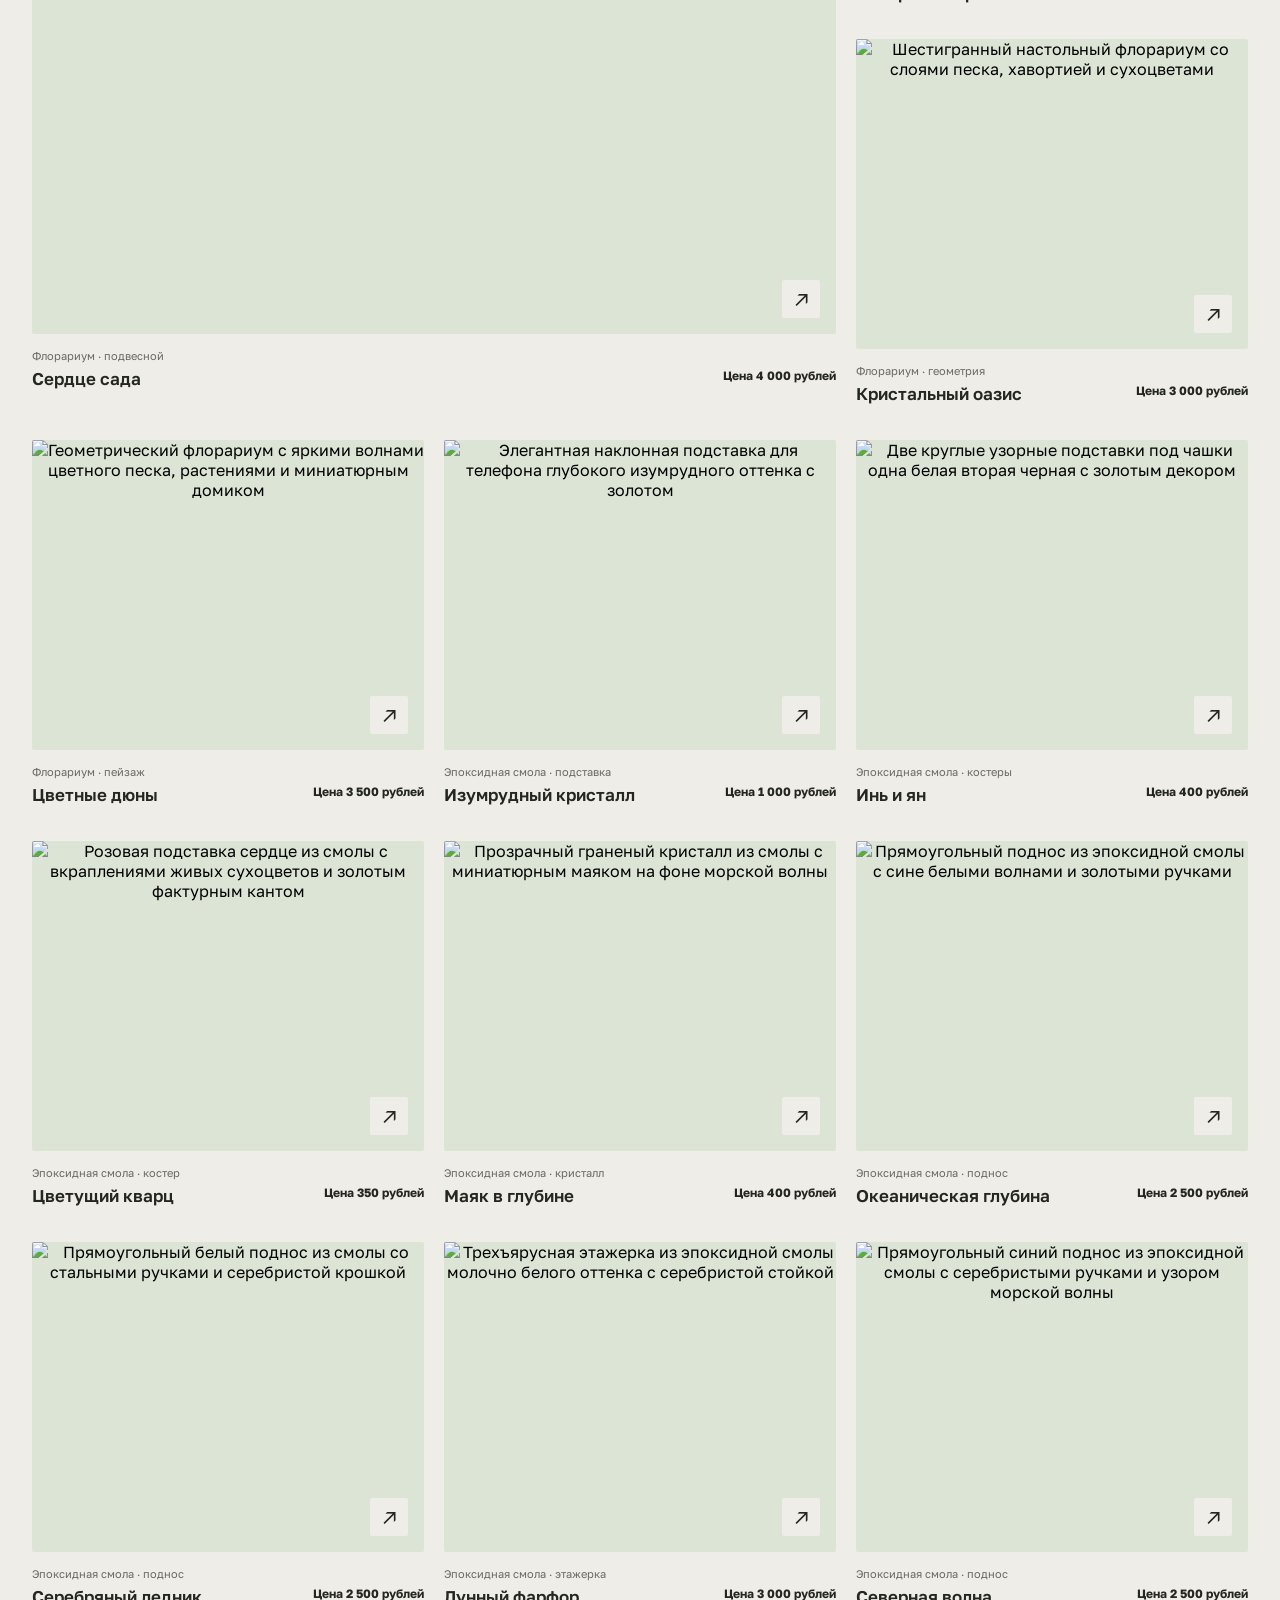
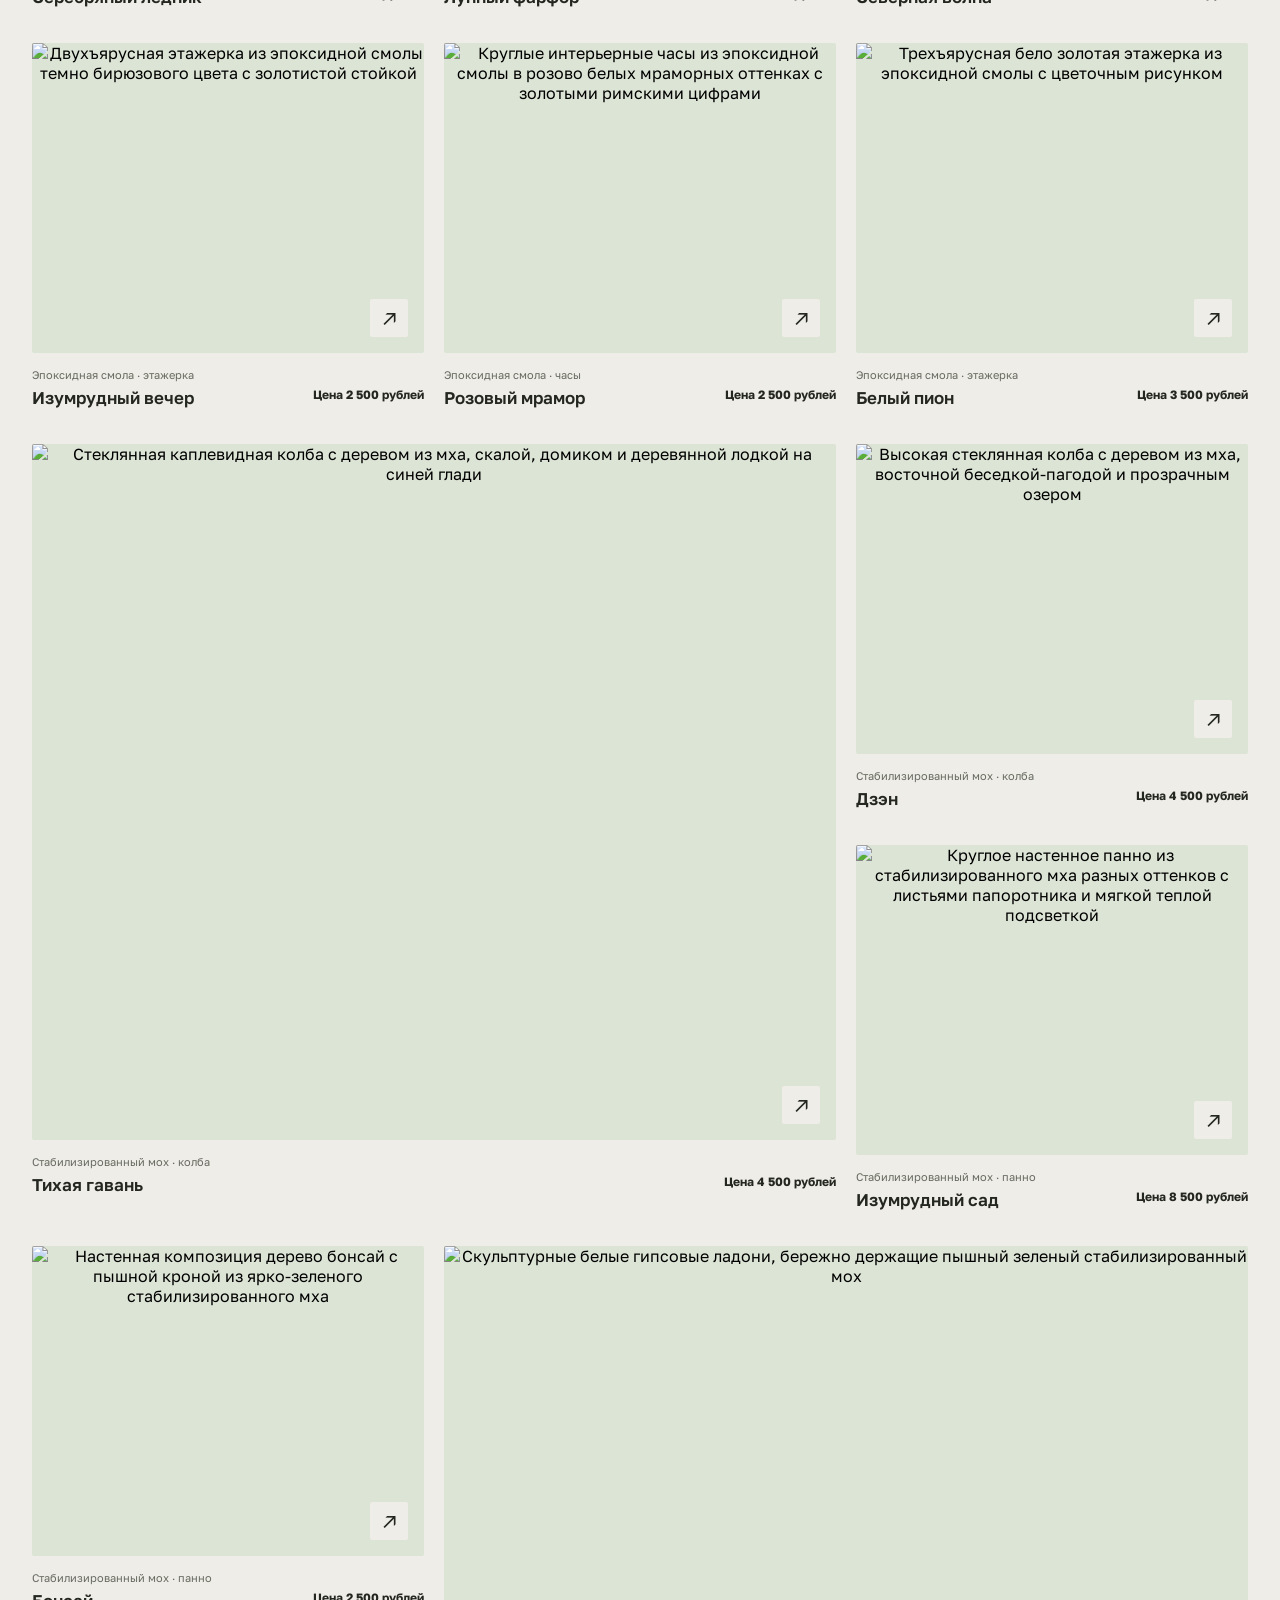
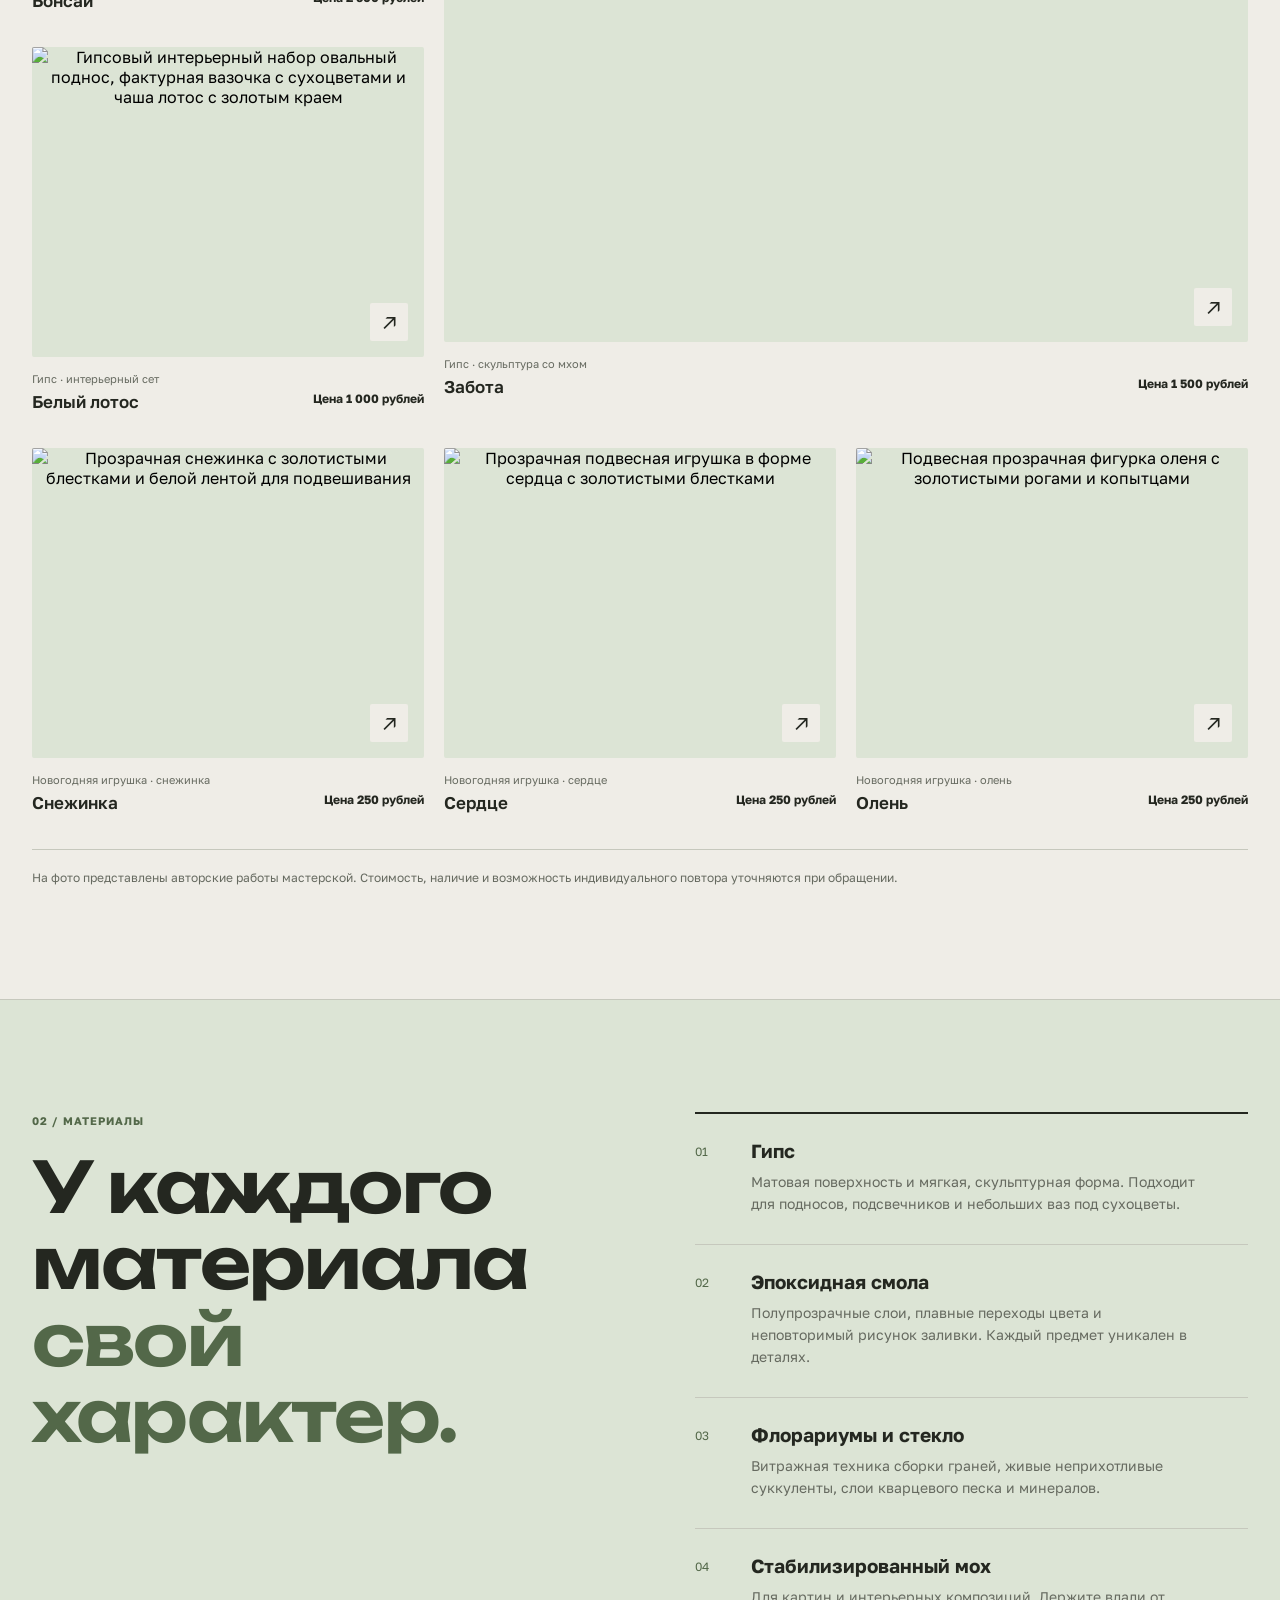
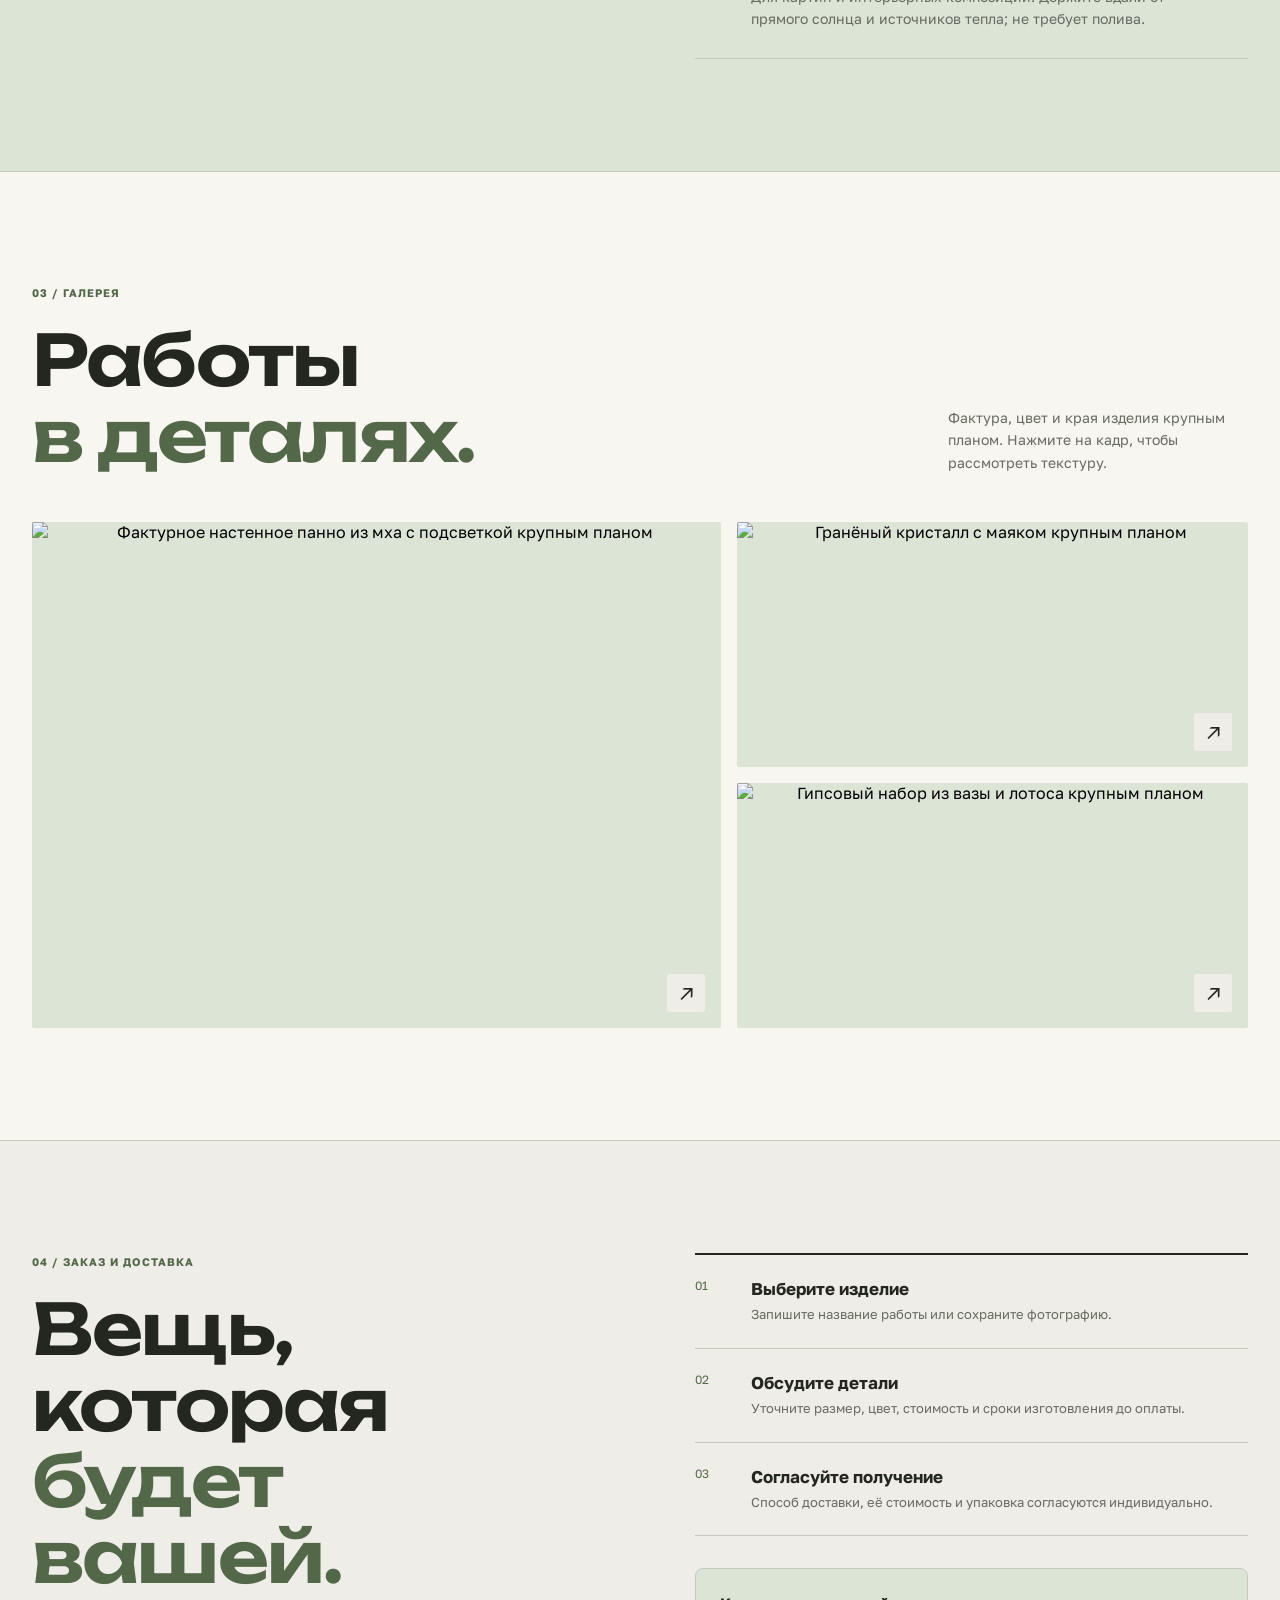
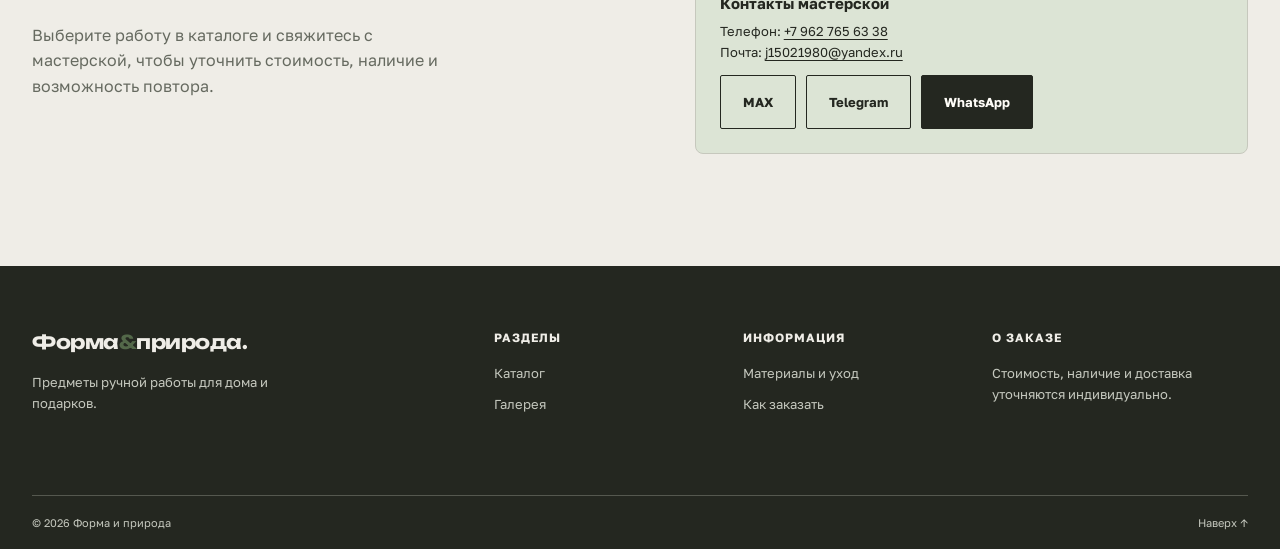
==== commit 7552274d: "Update index.html" ====
--- a/index.html
+++ b/index.html
@@ -309,29 +309,29 @@
       <div class="contact-placeholder">
         <strong>Контакты мастерской</strong>
 
-        <p>
-          Телефон:
-          <a href="tel:+79627656338" aria-label="Позвонить по номеру +7 962 765 63 38">
-            +7 962 765 63 38
-          </a>
-          <br>
-          Почта:
-          <a href="mailto:j15021980@yandex.ru" aria-label="Написать на почту j15021980@yandex.ru">
-            j15021980@yandex.ru
-          </a>
-        </p>
-
-        <div class="contact-actions">
-          <a class="button button-dark" href="https://wa.me/qr/57U4JHI6G454J1?text=Здравствуйте%20Хочу%20уточнить%20стоимость%20изделия" target="_blank" rel="noopener noreferrer" aria-label="Написать в WhatsApp">
-            WhatsApp
-          </a>
-          <a class="button" href="https://t.me/Ulsen_01" target="_blank" rel="noopener noreferrer" aria-label="Написать в Telegram">
-            Telegram
-          </a>
-          <a class="button" href="https://https://max.ru/u/f9LHodD0cOJcUK64eH44LNsosTnM7YuceyBF_tAZEKBcWKAu2R_G-fIOV10" target="_blank" rel="noopener noreferrer" aria-label="Написать в MAX">
-            MAX
-          </a>
-        </div>
+<p>
+  Телефон:
+  <a href="tel:+79627656338" aria-label="Позвонить по номеру +7 962 765 63 38">
+    +7 962 765 63 38
+  </a>
+  <br>
+  Почта:
+  <a href="mailto:j15021980@yandex.ru" aria-label="Написать на почту j15021980@yandex.ru">
+    j15021980@yandex.ru
+  </a>
+</p>
+
+<div class="contact-actions">
+  <a class="button" href="https://max.ru/u/f9LHodD0cOL3bE_HCrLxU7t_IysBCVoi_Q0-jq-u_8u6fZ4HlgiiKYMkMDY" target="_blank" rel="noopener noreferrer" aria-label="Написать в MAX">
+    MAX
+  </a>
+  <a class="button" href="https://t.me/Ulsen_01" target="_blank" rel="noopener noreferrer" aria-label="Написать в Telegram">
+    Telegram
+  </a>
+  <a class="button button-dark" href="https://wa.me/79627656338?text=Здравствуйте%20Хочу%20уточнить%20стоимость%20изделия" target="_blank" rel="noopener noreferrer" aria-label="Написать в WhatsApp">
+    WhatsApp
+  </a>
+</div>
       </div>
     </div>
   </div>
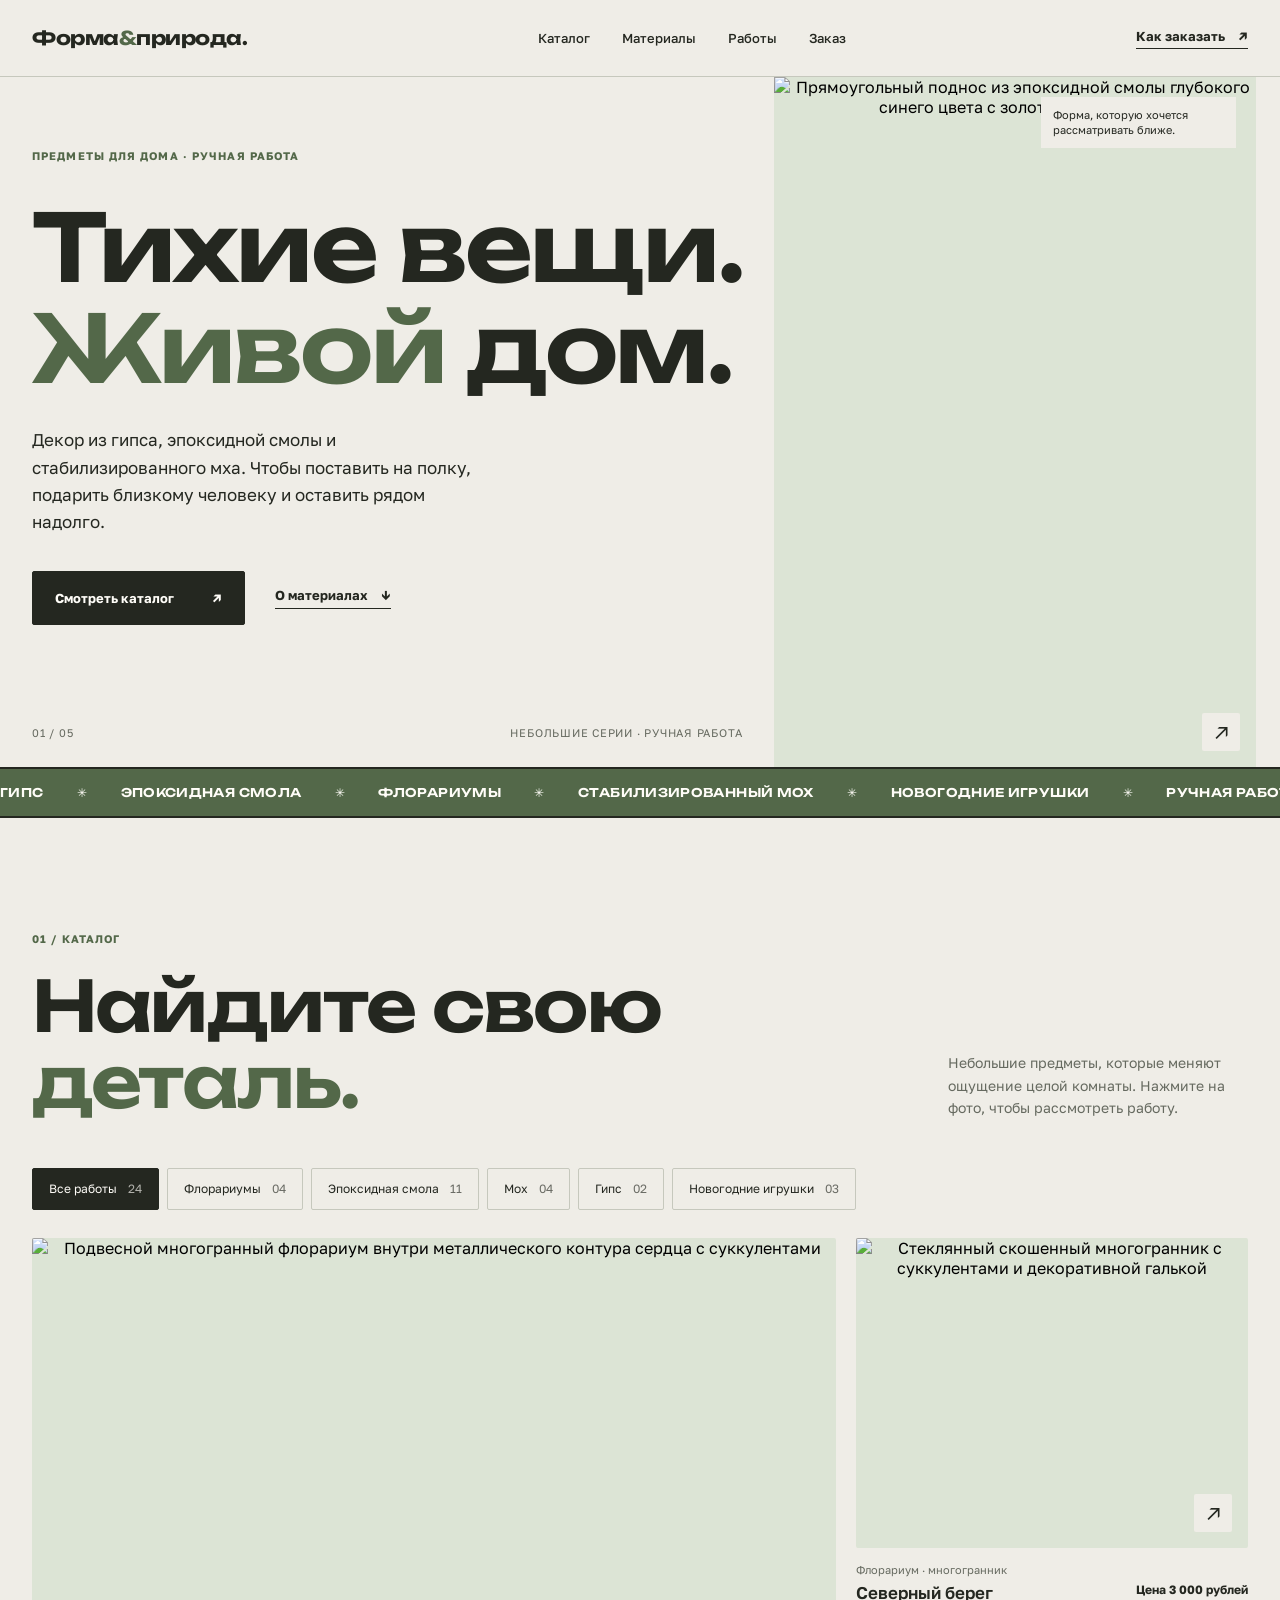
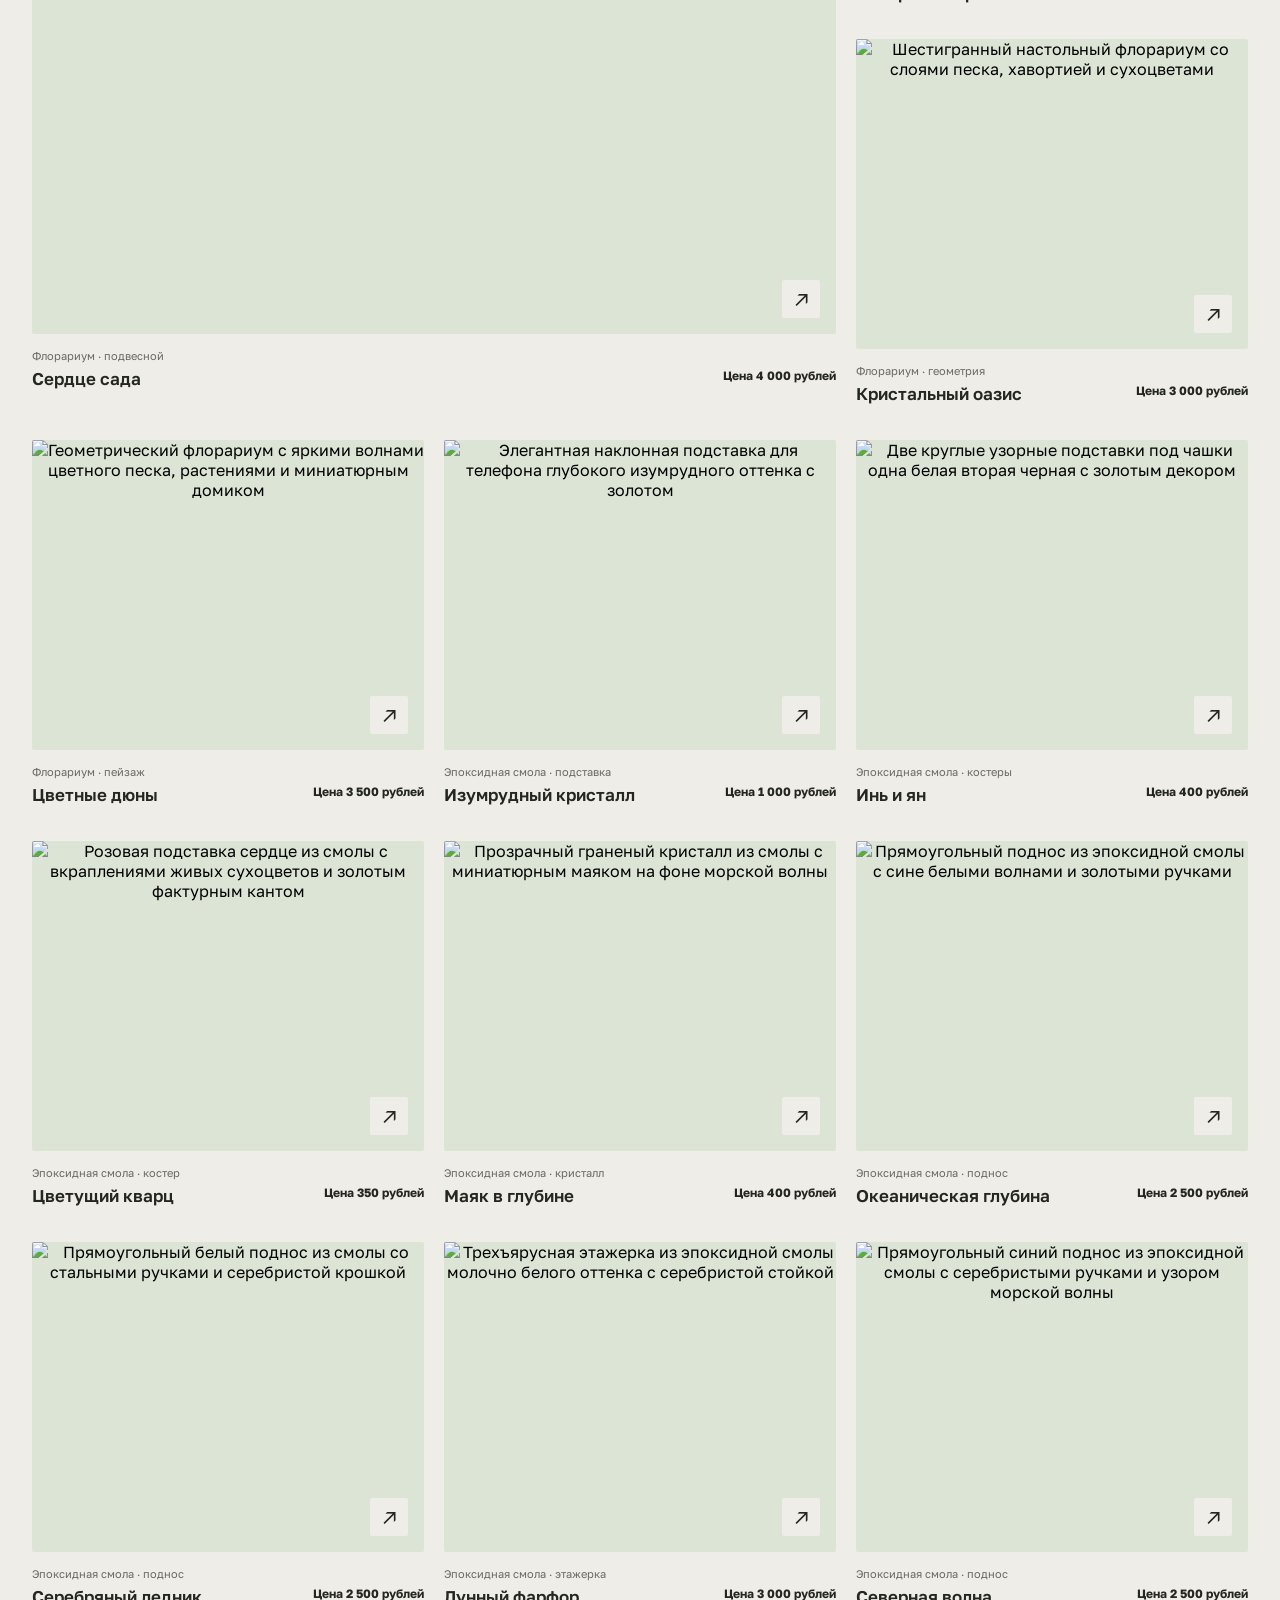
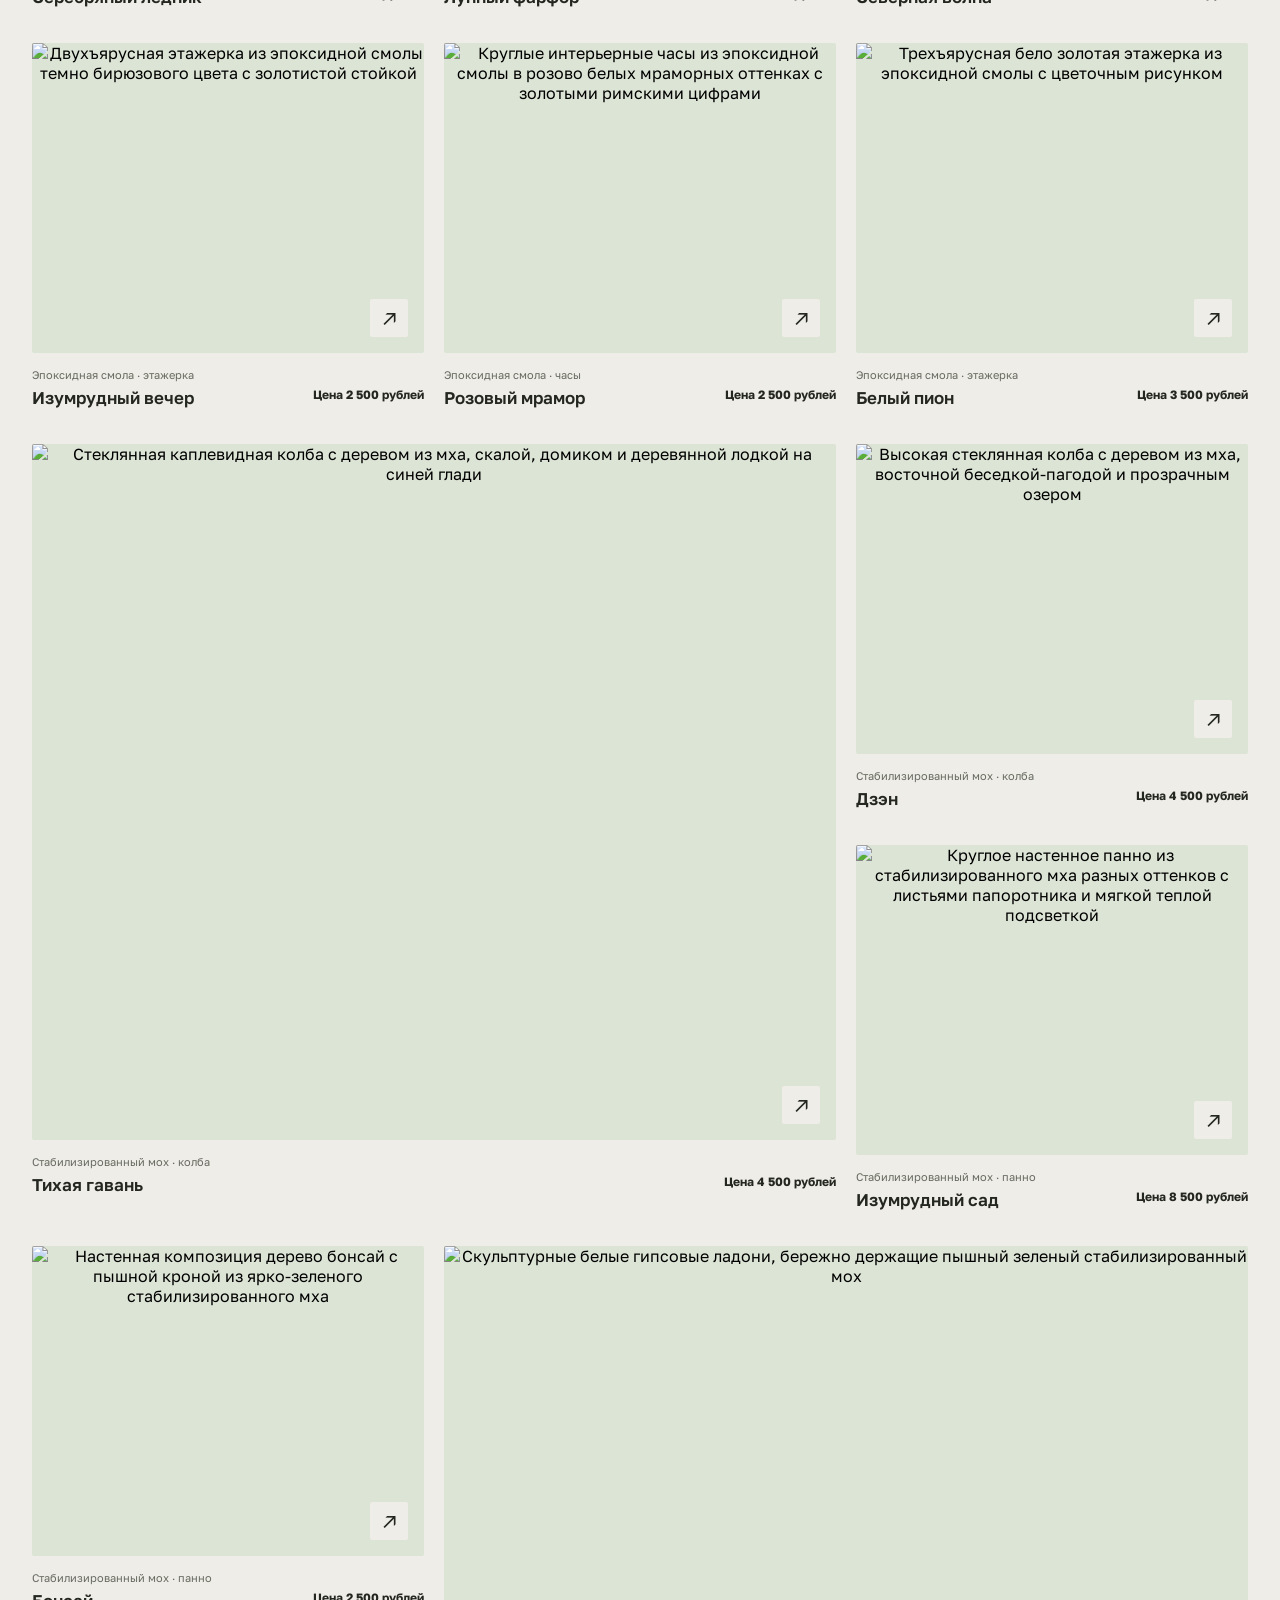
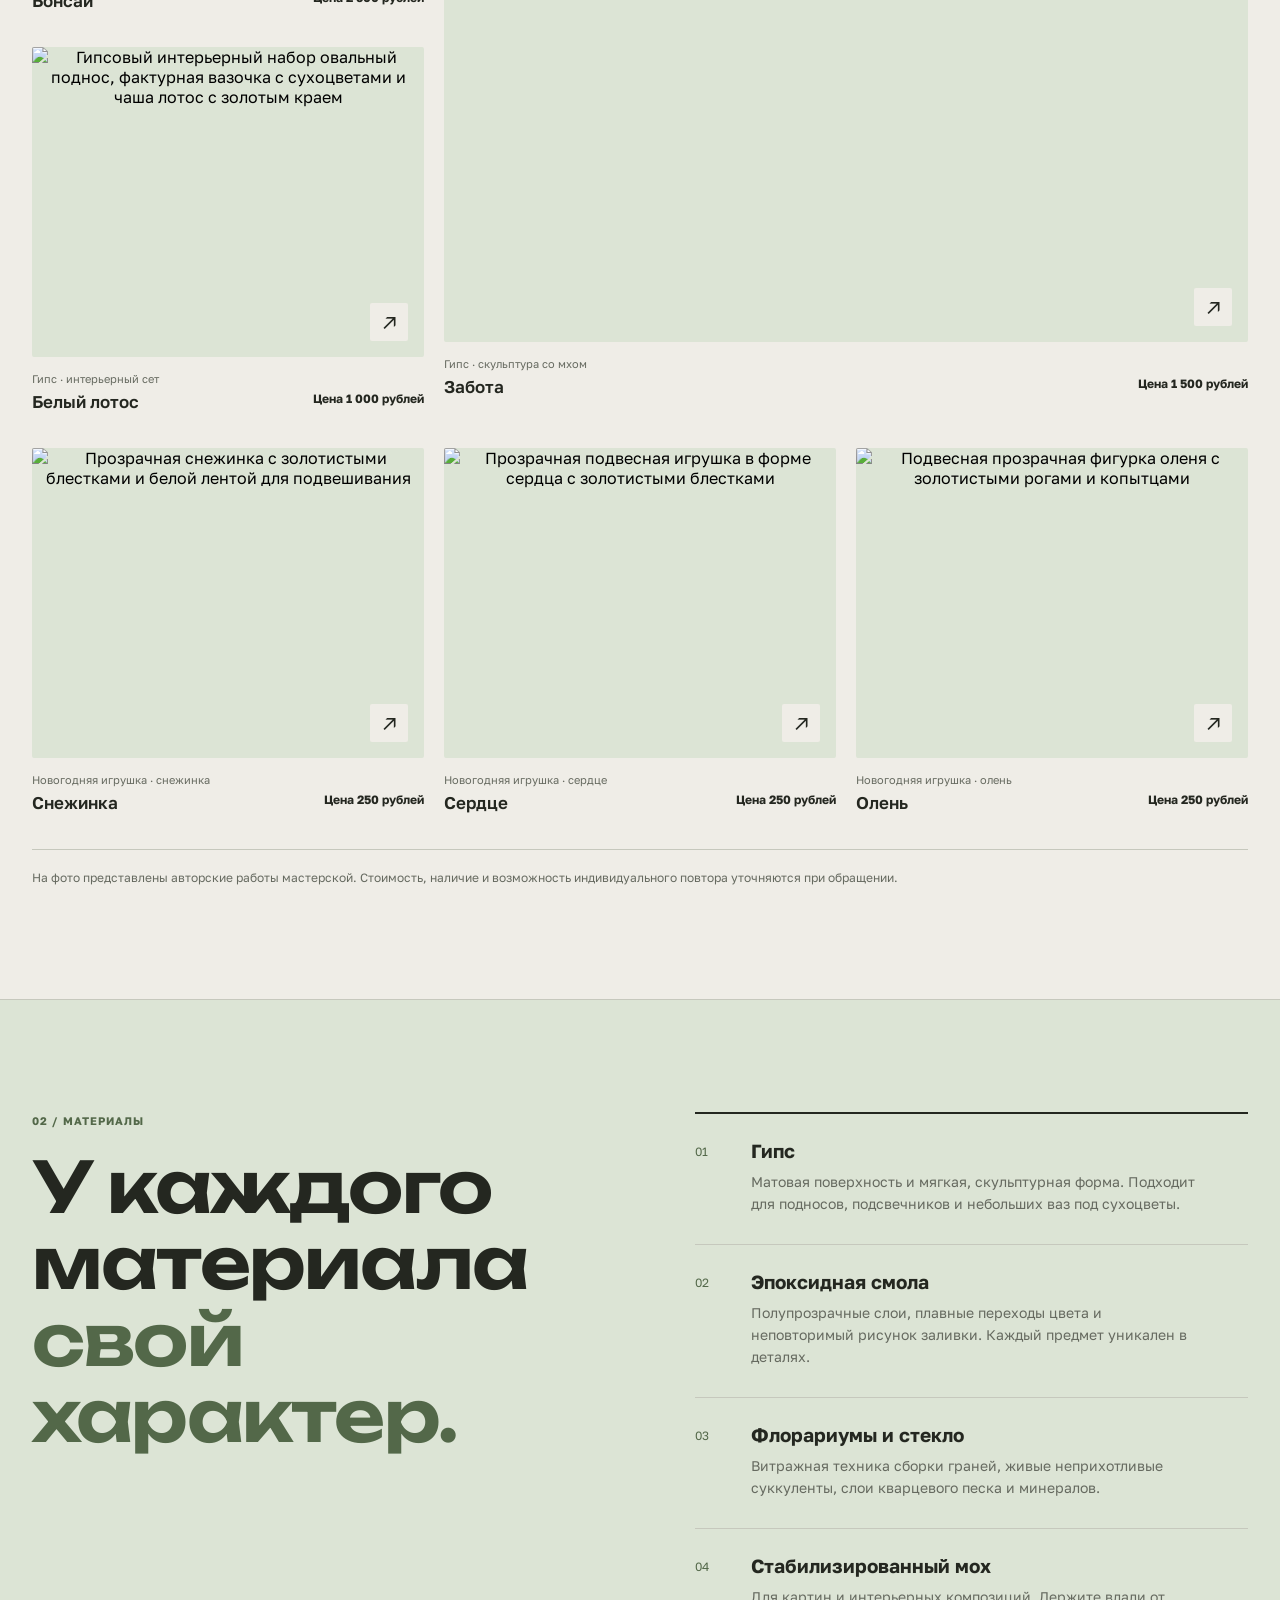
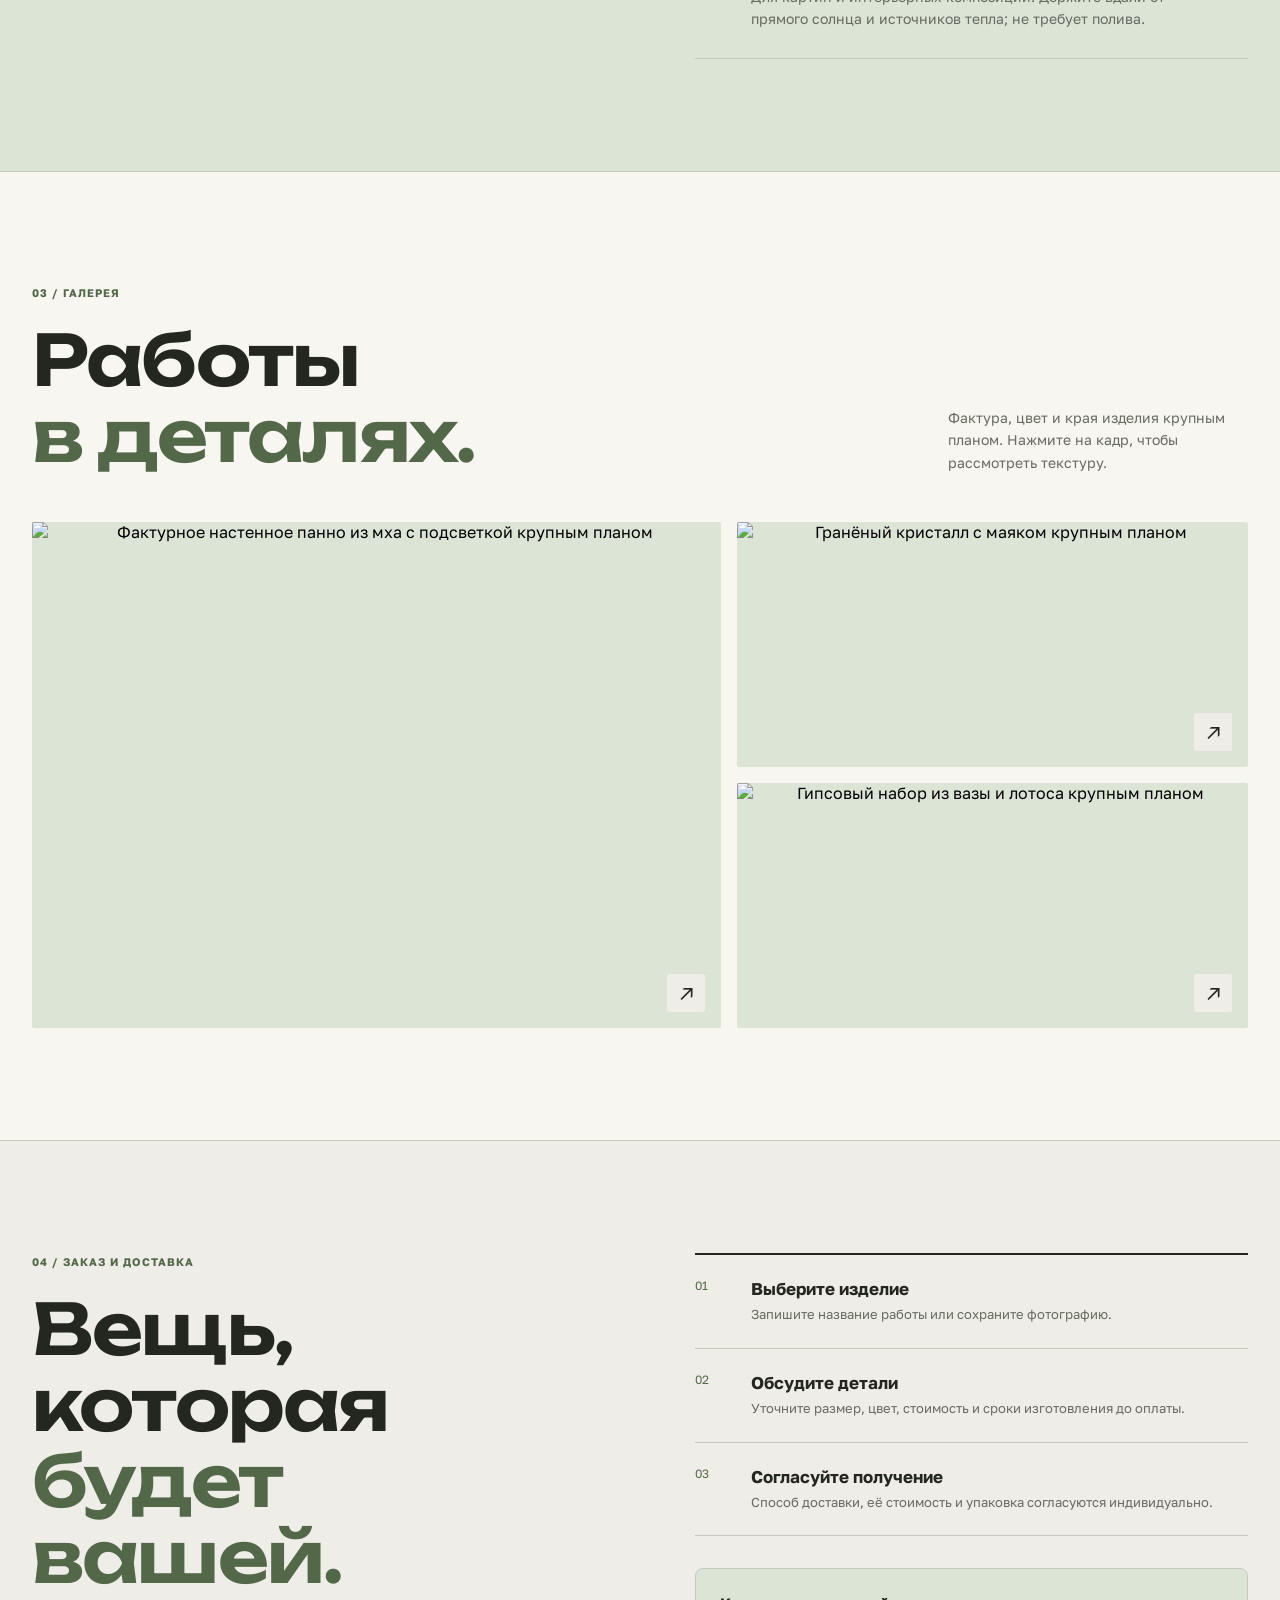
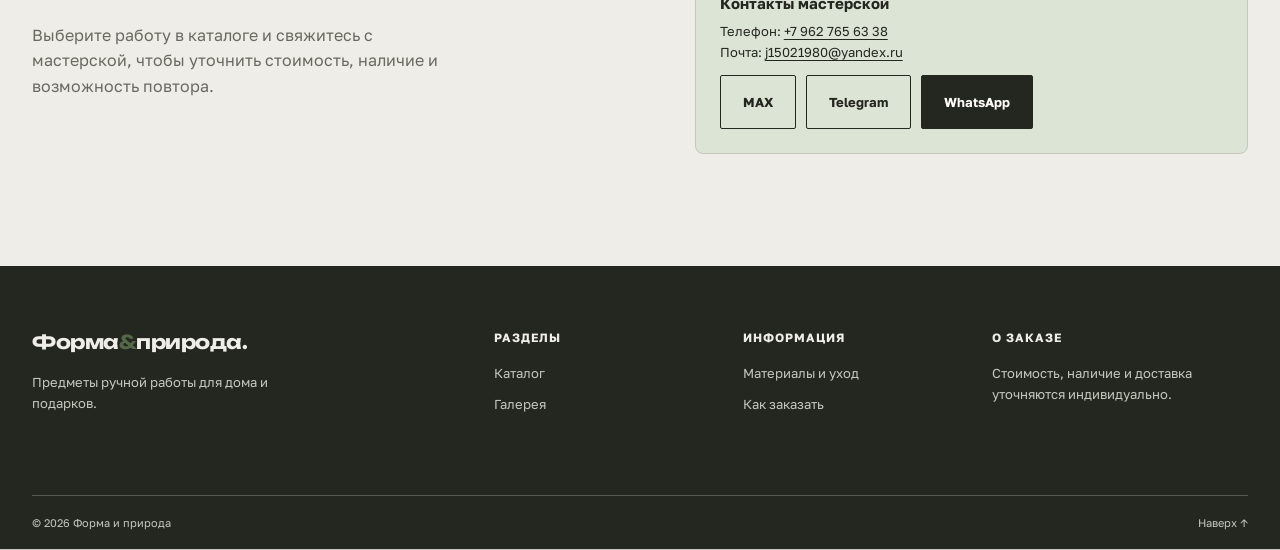
==== commit 335b0f37: "Update index.html" ====
--- a/index.html
+++ b/index.html
@@ -5,11 +5,45 @@
   <meta name="viewport" content="width=device-width, initial-scale=1">
   <meta name="theme-color" content="#efede7">
   <meta name="description" content="Изделия ручной работы из гипса, эпоксидной смолы и стабилизированного мха. Авторский декор для дома и подарков.">
+  <meta name="robots" content="index,follow">
+  <link rel="canonical" href="https://ulsensh-01.github.io/forma-priroda/">
+
   <title>Форма и природа — декор ручной работы</title>
+
+  <meta name="yandex-verification" content="bc1d7b451152844a">
+  <meta name="google-site-verification" content="ВСТАВЬ_РЕАЛЬНЫЙ_GOOGLE_КОД">
+
   <link rel="preconnect" href="https://fonts.googleapis.com">
   <link rel="preconnect" href="https://fonts.gstatic.com" crossorigin>
   <link href="https://fonts.googleapis.com/css2?family=Golos+Text:wght@400;500;600;700&family=Unbounded:wght@500;600;700&display=swap" rel="stylesheet">
   <link rel="stylesheet" href="styles.css">
+
+  <!-- Yandex.Metrika counter -->
+  <script type="text/javascript">
+    (function(m,e,t,r,i,k,a){
+      m[i]=m[i]||function(){(m[i].a=m[i].a||[]).push(arguments)};
+      m[i].l=1*new Date();
+      for (var j=0; j<document.scripts.length; j++) {
+        if (document.scripts[j].src===r) { return; }
+      }
+      k=e.createElement(t), a=e.getElementsByTagName(t)[0], k.async=1, k.src=r, a.parentNode.insertBefore(k,a);
+    })(window, document, "script", "https://mc.yandex.ru/metrika/tag.js", "ym");
+
+    ym(113712987, "init", {
+      clickmap: true,
+      trackLinks: true,
+      accurateTrackBounce: true,
+      webvisor: true
+    });
+  </script>
+  <!-- /Yandex.Metrika counter -->
+</head>
+<body>
+  <noscript>
+    <div><img src="https://mc.yandex.ru/watch/113712987" style="position:absolute; left:-9999px;" alt=""></div>
+  </noscript>
+
+  <header class="site-header">
 </head>
 <body>
   <header class="site-header">
